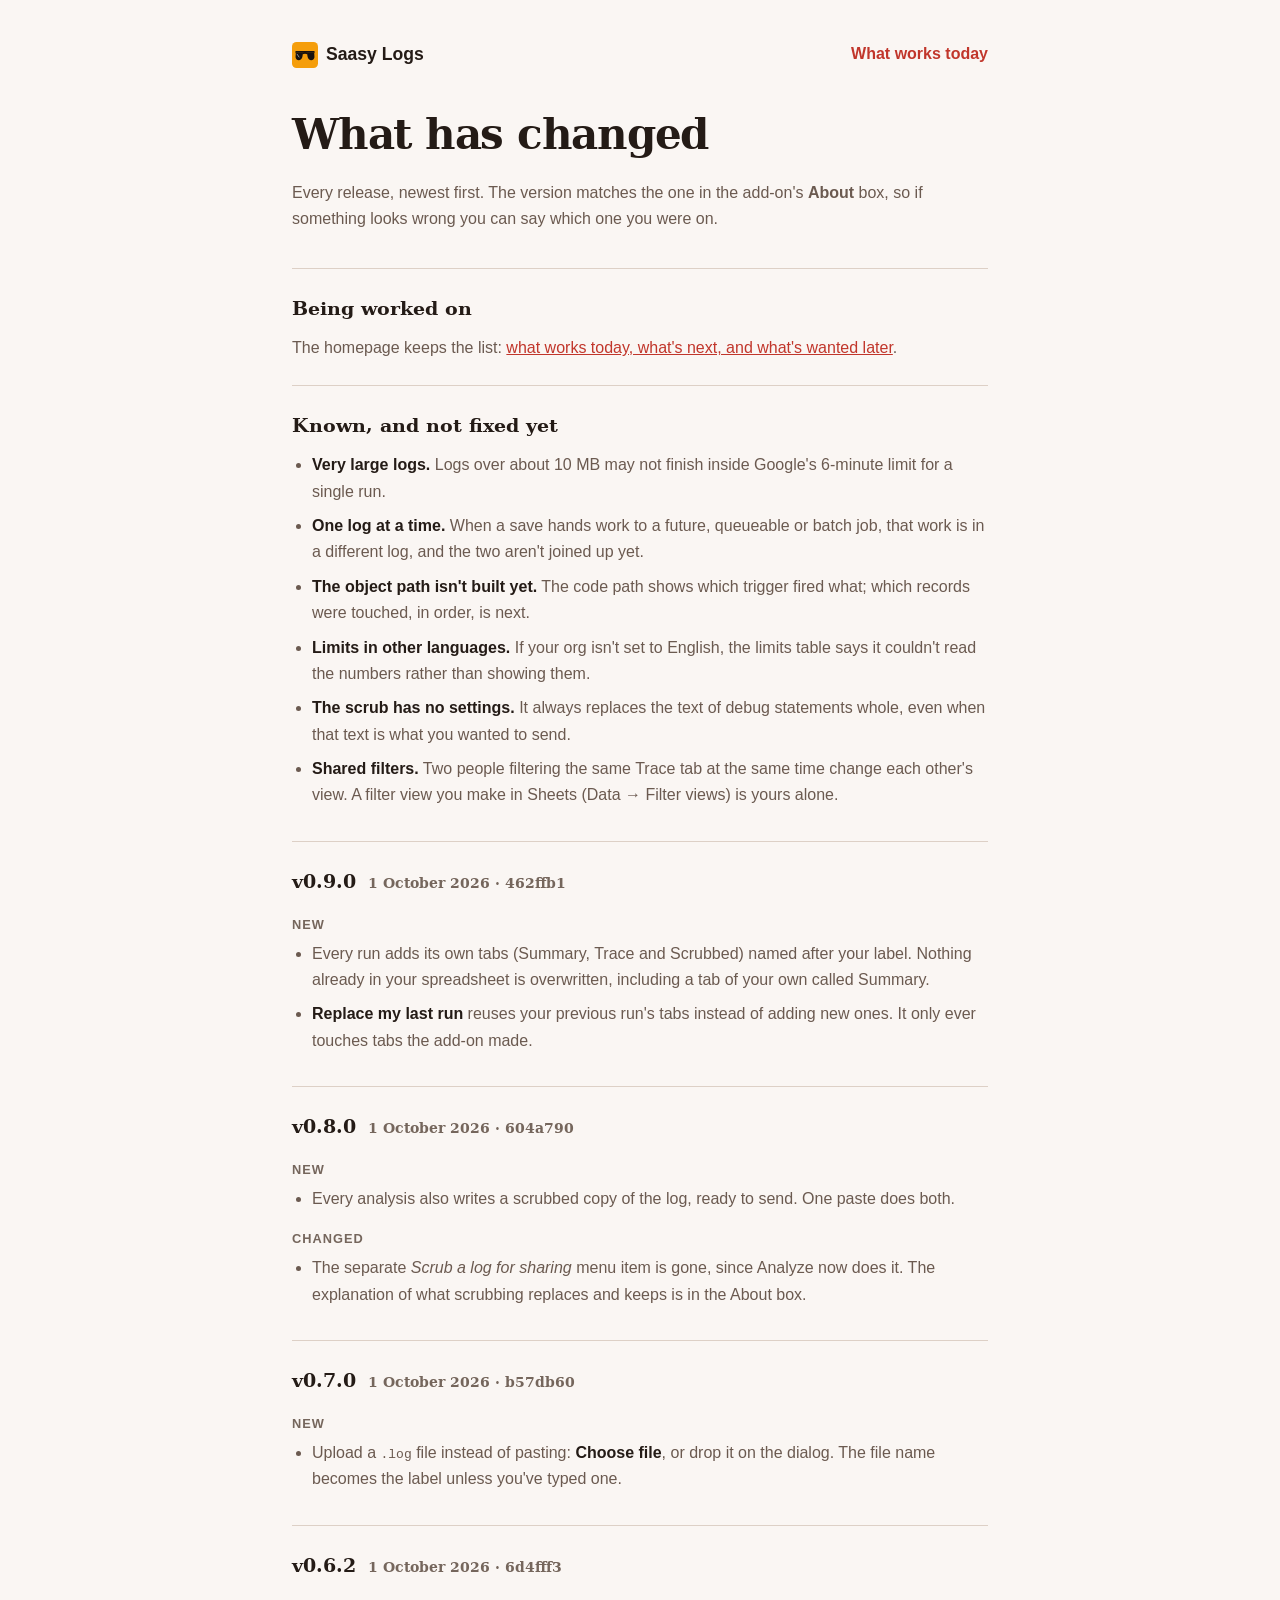
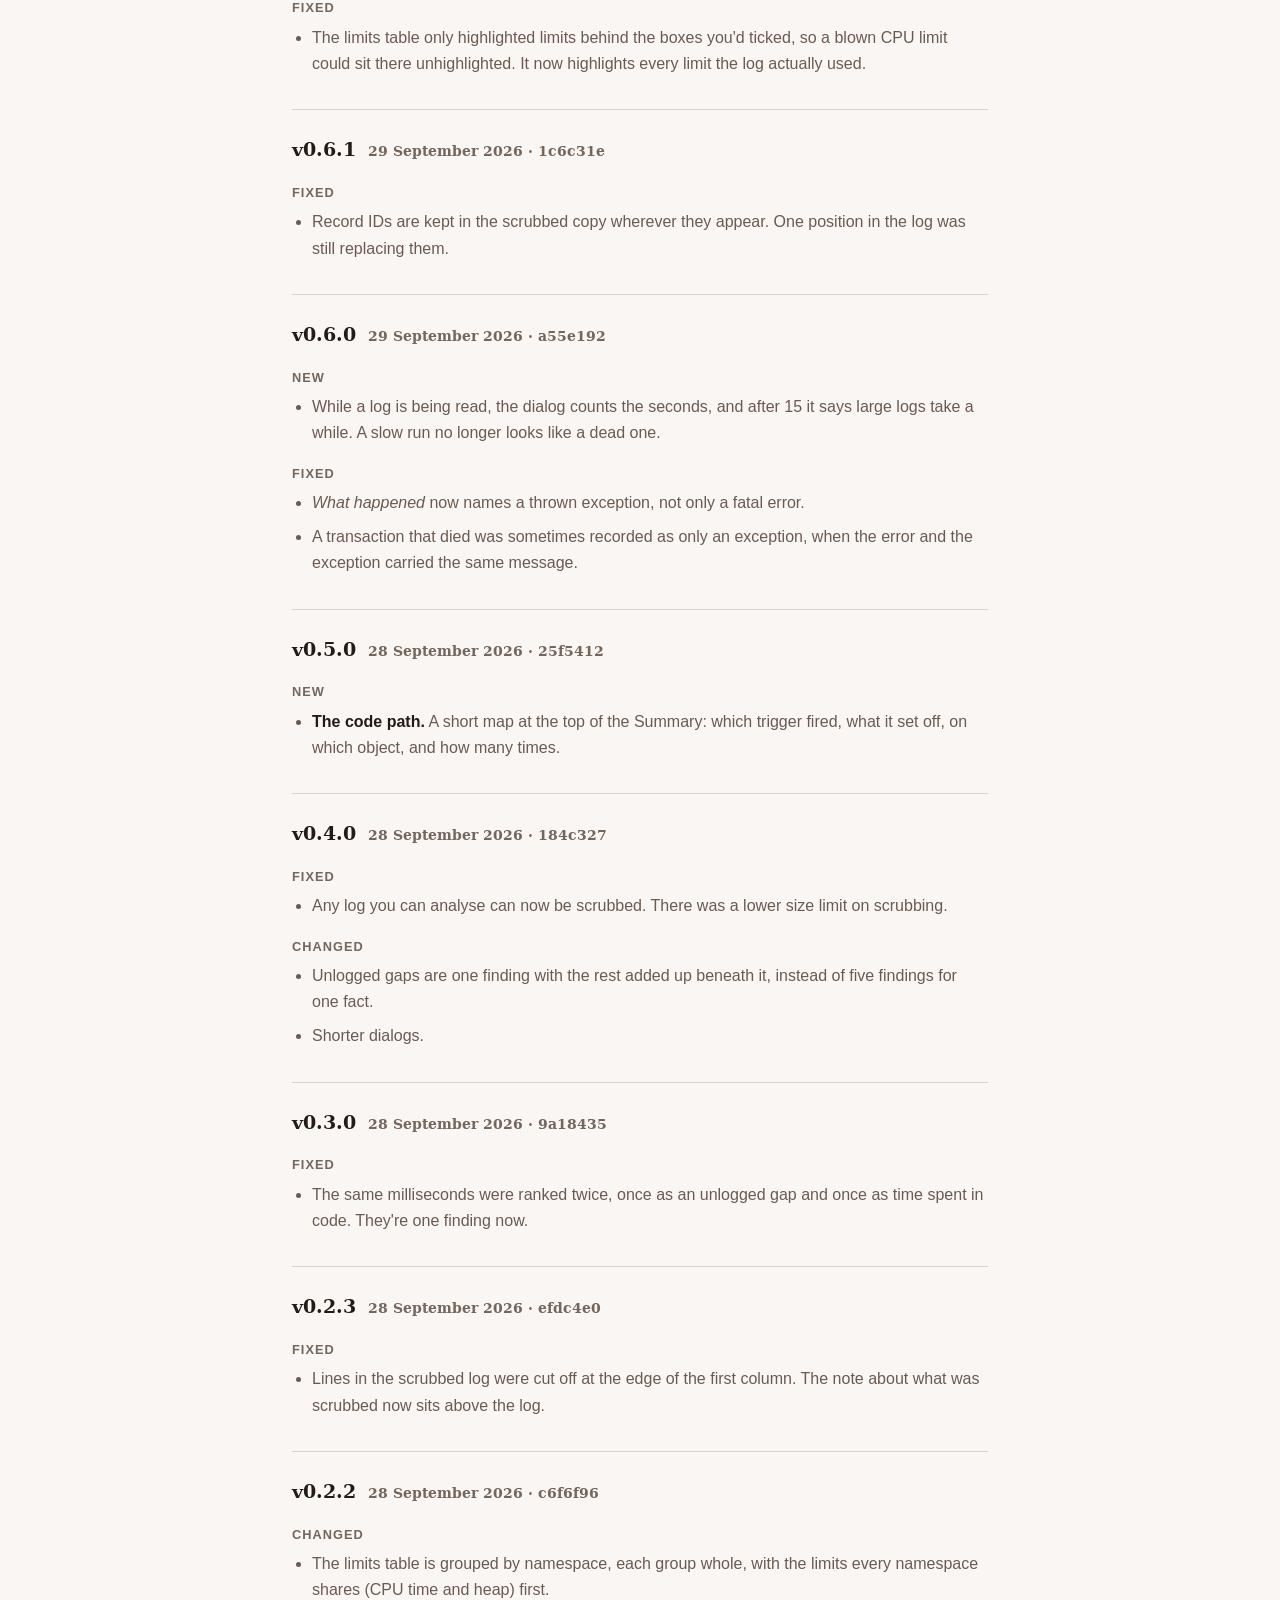
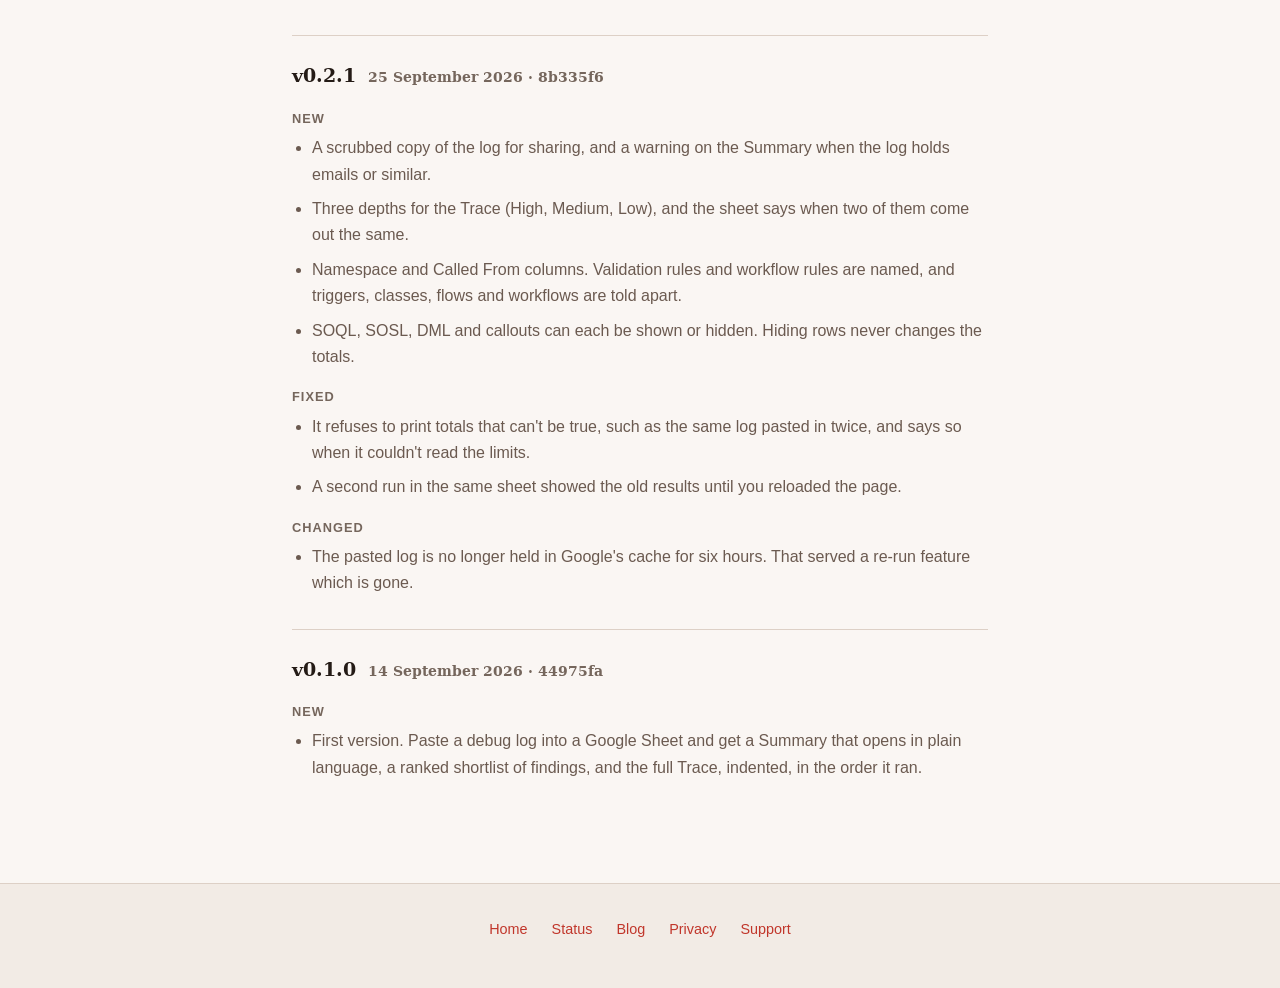
==== changes/index.html @ ac3042c7 "#86 What has changed: every release, newest first New /changes/ page, same shape as DwelLogs': known" ====
<!DOCTYPE html>
<html lang="en">
<head>
<meta charset="UTF-8">
<meta name="viewport" content="width=device-width, initial-scale=1.0">
<title>Saasy Logs — what has changed</title>
<meta name="description" content="Every Saasy Logs release, newest first: what is new, what was fixed, what is known to be wrong, and what is being worked on next.">
<link rel="canonical" href="https://saasylogs.com/changes/">
<meta name="theme-color" content="#faf6f3" media="(prefers-color-scheme: light)">
<meta name="theme-color" content="#17120f" media="(prefers-color-scheme: dark)">
<link rel="icon" type="image/svg+xml" href="/brand/favicon.svg?v=2">
<link rel="icon" href="/brand/favicon.ico?v=2" sizes="any">
<link rel="stylesheet" href="/styles.css?v=4">
</head>
<body>

<!--
  WHAT HAS CHANGED (#86), 1 Oct. Same shape as DwelLogs' /changes/.

  THIS REPO IS PUBLIC AND THE APP REPO IS NOT. Entries describe what changed
  for the person using the add-on, in plain words. Nothing here is copied
  from commit messages, cards or internal notes, and no class, method or
  object name from a real org ever appears.

  KEEP IT CURRENT: every app release adds an entry at the top, in the same
  push as the tag. The version is the one the About dialog shows, so a bug
  report can name it; the short hash is the app commit it was tagged on.
  A release missing here is worse than no page, because it reads as nothing
  having changed.
-->

<div class="changes">
  <p class="wordmark">
    <a class="home" href="/"><img src="/brand/favicon.svg?v=2" width="26" height="26" alt=""><b>Saasy&nbsp;Logs</b></a>
    <a class="top" href="/#status">What works today</a>
  </p>

  <h1>What has changed</h1>
  <p class="lede">
    Every release, newest first. The version matches the one in the add-on's
    <strong>About</strong> box, so if something looks wrong you can say which
    one you were on.
  </p>

  <section class="change-block">
    <h2>Being worked on</h2>
    <p>
      The homepage keeps the list: <a href="/#status">what works today, what's
      next, and what's wanted later</a>.
    </p>
  </section>

  <section class="change-block">
    <h2>Known, and not fixed yet</h2>
    <ul>
      <li><strong>Very large logs.</strong> Logs over about 10&nbsp;MB may not finish
        inside Google's 6-minute limit for a single run.</li>
      <li><strong>One log at a time.</strong> When a save hands work to a future,
        queueable or batch job, that work is in a different log, and the two
        aren't joined up yet.</li>
      <li><strong>The object path isn't built yet.</strong> The code path shows which
        trigger fired what; which records were touched, in order, is next.</li>
      <li><strong>Limits in other languages.</strong> If your org isn't set to
        English, the limits table says it couldn't read the numbers rather than
        showing them.</li>
      <li><strong>The scrub has no settings.</strong> It always replaces the text
        of debug statements whole, even when that text is what you wanted to
        send.</li>
      <li><strong>Shared filters.</strong> Two people filtering the same Trace tab
        at the same time change each other's view. A filter view you make in
        Sheets (Data → Filter views) is yours alone.</li>
    </ul>
  </section>

  <section class="release">
    <h2>v0.9.0 <span class="when">1 October 2026 · 462ffb1</span></h2>
    <h3>New</h3>
    <ul>
      <li>Every run adds its own tabs (Summary, Trace and Scrubbed) named after
        your label. Nothing already in your spreadsheet is overwritten, including
        a tab of your own called Summary.</li>
      <li><strong>Replace my last run</strong> reuses your previous run's tabs
        instead of adding new ones. It only ever touches tabs the add-on made.</li>
    </ul>
  </section>

  <section class="release">
    <h2>v0.8.0 <span class="when">1 October 2026 · 604a790</span></h2>
    <h3>New</h3>
    <ul>
      <li>Every analysis also writes a scrubbed copy of the log, ready to send.
        One paste does both.</li>
    </ul>
    <h3>Changed</h3>
    <ul>
      <li>The separate <em>Scrub a log for sharing</em> menu item is gone, since
        Analyze now does it. The explanation of what scrubbing replaces and keeps
        is in the About box.</li>
    </ul>
  </section>

  <section class="release">
    <h2>v0.7.0 <span class="when">1 October 2026 · b57db60</span></h2>
    <h3>New</h3>
    <ul>
      <li>Upload a <code>.log</code> file instead of pasting: <strong>Choose
        file</strong>, or drop it on the dialog. The file name becomes the label
        unless you've typed one.</li>
    </ul>
  </section>

  <section class="release">
    <h2>v0.6.2 <span class="when">1 October 2026 · 6d4fff3</span></h2>
    <h3>Fixed</h3>
    <ul>
      <li>The limits table only highlighted limits behind the boxes you'd
        ticked, so a blown CPU limit could sit there unhighlighted. It now
        highlights every limit the log actually used.</li>
    </ul>
  </section>

  <section class="release">
    <h2>v0.6.1 <span class="when">29 September 2026 · 1c6c31e</span></h2>
    <h3>Fixed</h3>
    <ul>
      <li>Record IDs are kept in the scrubbed copy wherever they appear. One
        position in the log was still replacing them.</li>
    </ul>
  </section>

  <section class="release">
    <h2>v0.6.0 <span class="when">29 September 2026 · a55e192</span></h2>
    <h3>New</h3>
    <ul>
      <li>While a log is being read, the dialog counts the seconds, and after 15
        it says large logs take a while. A slow run no longer looks like a dead one.</li>
    </ul>
    <h3>Fixed</h3>
    <ul>
      <li><em>What happened</em> now names a thrown exception, not only a fatal
        error.</li>
      <li>A transaction that died was sometimes recorded as only an exception,
        when the error and the exception carried the same message.</li>
    </ul>
  </section>

  <section class="release">
    <h2>v0.5.0 <span class="when">28 September 2026 · 25f5412</span></h2>
    <h3>New</h3>
    <ul>
      <li><strong>The code path.</strong> A short map at the top of the Summary:
        which trigger fired, what it set off, on which object, and how many
        times.</li>
    </ul>
  </section>

  <section class="release">
    <h2>v0.4.0 <span class="when">28 September 2026 · 184c327</span></h2>
    <h3>Fixed</h3>
    <ul>
      <li>Any log you can analyse can now be scrubbed. There was a lower size
        limit on scrubbing.</li>
    </ul>
    <h3>Changed</h3>
    <ul>
      <li>Unlogged gaps are one finding with the rest added up beneath it,
        instead of five findings for one fact.</li>
      <li>Shorter dialogs.</li>
    </ul>
  </section>

  <section class="release">
    <h2>v0.3.0 <span class="when">28 September 2026 · 9a18435</span></h2>
    <h3>Fixed</h3>
    <ul>
      <li>The same milliseconds were ranked twice, once as an unlogged gap and
        once as time spent in code. They're one finding now.</li>
    </ul>
  </section>

  <section class="release">
    <h2>v0.2.3 <span class="when">28 September 2026 · efdc4e0</span></h2>
    <h3>Fixed</h3>
    <ul>
      <li>Lines in the scrubbed log were cut off at the edge of the first column.
        The note about what was scrubbed now sits above the log.</li>
    </ul>
  </section>

  <section class="release">
    <h2>v0.2.2 <span class="when">28 September 2026 · c6f6f96</span></h2>
    <h3>Changed</h3>
    <ul>
      <li>The limits table is grouped by namespace, each group whole, with the
        limits every namespace shares (CPU time and heap) first.</li>
    </ul>
  </section>

  <section class="release">
    <h2>v0.2.1 <span class="when">25 September 2026 · 8b335f6</span></h2>
    <h3>New</h3>
    <ul>
      <li>A scrubbed copy of the log for sharing, and a warning on the Summary
        when the log holds emails or similar.</li>
      <li>Three depths for the Trace (High, Medium, Low), and the sheet says
        when two of them come out the same.</li>
      <li>Namespace and Called From columns. Validation rules and workflow rules
        are named, and triggers, classes, flows and workflows are told apart.</li>
      <li>SOQL, SOSL, DML and callouts can each be shown or hidden. Hiding rows
        never changes the totals.</li>
    </ul>
    <h3>Fixed</h3>
    <ul>
      <li>It refuses to print totals that can't be true, such as the same log
        pasted in twice, and says so when it couldn't read the limits.</li>
      <li>A second run in the same sheet showed the old results until you
        reloaded the page.</li>
    </ul>
    <h3>Changed</h3>
    <ul>
      <li>The pasted log is no longer held in Google's cache for six hours.
        That served a re-run feature which is gone.</li>
    </ul>
  </section>

  <section class="release">
    <h2>v0.1.0 <span class="when">14 September 2026 · 44975fa</span></h2>
    <h3>New</h3>
    <ul>
      <li>First version. Paste a debug log into a Google Sheet and get a Summary
        that opens in plain language, a ranked shortlist of findings, and the
        full Trace, indented, in the order it ran.</li>
    </ul>
  </section>

</div>

<footer>
  <nav aria-label="Footer">
    <a href="/">Home</a>
    <a href="/#status">Status</a>
    <a href="https://salesforcegirl.hashnode.dev/">Blog</a>
    <a href="/#privacy">Privacy</a>
    <a href="mailto:support@saasylogs.com">Support</a>
  </nav>
</footer>

</body>
</html>
---- styles.css ----
/* ==========================================================================
   Saasy Logs — saasylogs.com
   ==========================================================================
   Lifted out of index.html on 20 Sept. It was 387 of the file's 697 lines,
   so anyone opening the page to read the markup scrolled past the entire
   stylesheet first.

   No build step, no preprocessor, no framework. One file, served as-is.
   Custom properties carry the palette; everything else is plain CSS in the
   order the page uses it: tokens, base, header, sections, samples, roadmap,
   legal, footer.
   ========================================================================== */
/* ============================================================
     EMBER PALETTE

     Warm greys are brown-based, not blue-based. That is what lets
     them sit next to the fire ramp without the two reading as
     separate brands.

       Soot   #17120f   Honey    #fcd34d
       Ash    #221b17   Marigold #f59e0b
       Smoke  #3b302a   Copper   #e2622a
       Stone  #8c7d73   Ember    #c1362b
       Linen  #e8ded7   Auburn   #8c2318
       Chalk  #faf6f3

     Brand hues and severity hues are the same family here, so red
     must not become furniture:
       - the primary action is COPPER, never red
       - red stays reserved for ERROR (Ember) and CRITICAL (Auburn)
       - severity renders as a solid badge, so shape carries the
         signal before hue does — survives greyscale and colour
         blindness

     Light is the default. Dark is applied via prefers-color-scheme,
     so the page follows the reader's system setting with no toggle.
     ============================================================ */

  :root {
    color-scheme: light dark;

    --bg-main:    #faf6f3;   /* Chalk  */
    --bg-card:    #fffdfb;
    --bg-deep:    #f2ebe5;
    --border:     #ddd0c6;
    --border-soft:#eae0d8;

    --text-main:  #241b16;
    --text-muted: #6b5a50;
    /* Stone itself (#8c7d73) only reaches 3.7:1 on Chalk — fine for a border,
       not for the small print it's used on here. Darkened to clear AA at 4.5. */
    --text-faint: #75665c;

    --accent:       #c1362b; /* Ember — better contrast on light */
    --accent-hover: #9e2a21;
    --on-accent:    #fff5f3;
    --accent-glow:  rgba(193, 54, 43, .18);

    --sev-crit-bg: #8c2318;  --sev-crit-fg: #ffe8e3;
    --sev-err-bg:  #c1362b;  --sev-err-fg:  #fff0ed;
    --sev-warn-bg: #f59e0b;  --sev-warn-fg: #3d2400;
    --sev-info-bg: #e8ded7;  --sev-info-fg: #5c4d45;

    --now-fg:   #1f6f4a;
    --next-fg:  #b4530e;
    --later-fg: #6b5a50;
  }

  @media (prefers-color-scheme: dark) {
    :root {
      --bg-main:    #17120f;   /* Soot  */
      --bg-card:    #221b17;   /* Ash   */
      --bg-deep:    #120e0b;
      --border:     #3b302a;   /* Smoke */
      --border-soft:#2c2420;

      --text-main:  #faf6f3;   /* Chalk */
      --text-muted: #b6a498;
      --text-faint: #8c7d73;   /* Stone */

      --accent:       #e2622a; /* Copper — reads better on dark */
      --accent-hover: #f57d45;
      --on-accent:    #1f0d04;
      --accent-glow:  rgba(226, 98, 42, .22);

      --sev-crit-bg: #8c2318;  --sev-crit-fg: #ffe8e3;
      --sev-err-bg:  #c1362b;  --sev-err-fg:  #fff0ed;
      --sev-warn-bg: #f59e0b;  --sev-warn-fg: #3d2400;
      --sev-info-bg: #3b302a;  --sev-info-fg: #cbb9ac;

      --now-fg:   #5cc08d;
      --next-fg:  #f0a052;
      --later-fg: #a8978c;
    }
  }

  *, *::before, *::after { box-sizing: border-box; }

  body {
    font-family: -apple-system, BlinkMacSystemFont, "Segoe UI", Roboto, Helvetica, Arial, sans-serif;
    background-color: var(--bg-main);
    color: var(--text-main);
    line-height: 1.65;
    margin: 0;
  }

  a { color: var(--accent); }

  :focus-visible {
    outline: 2px solid var(--accent);
    outline-offset: 3px;
    border-radius: 4px;
  }

  .wrap { max-width: 1080px; margin: 0 auto; padding: 0 20px; }

  .sr-only {
    position: absolute; width: 1px; height: 1px;
    padding: 0; margin: -1px; overflow: hidden;
    clip: rect(0 0 0 0); white-space: nowrap; border: 0;
  }

  /* ---------------- header ---------------- */

  header {
    text-align: center;
    padding: 64px 20px 48px;
    border-bottom: 1px solid var(--border);
  }

  .logo {
    width: 132px;
    height: 132px;
    /* No border-radius here any more: the tile and its copper keyline are
       drawn inside logo.svg, so a CSS radius clipped the corners of a shape
       that already had its own. The file has to carry them regardless —
       Google, Slack and LinkedIn render it without this stylesheet. */
    margin-bottom: 22px;
    box-shadow: 0 10px 30px -8px var(--accent-glow);
  }

  /* Titles in the logo's face.
   *
   * This used to be `"DejaVu Serif", Georgia, ...` with no webfont, on the
   * reasoning that a 350 KB download to set six headings was a bad trade.
   * The trade was real; the premise was not. DejaVu ships with Linux distros
   * and LibreOffice - it is NOT bundled with macOS or Windows. So the first
   * name in that stack matched almost nowhere, every visitor got Georgia, and
   * the titles were never in the logo's face at all. It looked correct while
   * being authored on a machine that happened to have the font.
   *
   * Subsetting to Latin-1 plus the punctuation the page actually uses brings
   * it to 24 KB, which is a different decision than 350 KB. Self-hosted, so
   * the page still makes zero third-party requests - no Google Fonts, nothing
   * that tells anyone else who visited.
   *
   * WOFF, not WOFF2: the machine this was built on has no brotli and no root
   * to install it. WOFF2 would be ~30% smaller. If you ever regenerate this
   * somewhere with brotli, use --flavor=woff2 and add it to the src list
   * ahead of the woff.
   *
   * Georgia stays as the fallback for the swap period and for anyone who
   * blocks webfonts. */
  @font-face {
    font-family: "Saasy Serif";
    src: url("/fonts/DejaVuSerif-Bold-subset.woff") format("woff");
    font-weight: 700;
    font-style: normal;
    font-display: swap;
  }

  h1, h2, .section-title, .stage-name, .legal-section h3 {
    font-family: "Saasy Serif", "DejaVu Serif", Georgia, "Times New Roman", serif;
    font-weight: 700;
  }

  h1 {
    font-size: clamp(2rem, 6vw, 2.6rem);
    margin: 8px 0 12px;
    letter-spacing: -.03em;
  }

  .kicker {
    /* Italic: the subset is Bold roman only, so this synthesises. Deliberate
       - shipping a second face for one line is the 350 KB mistake again. */
    font-family: "Saasy Serif", "DejaVu Serif", Georgia, "Times New Roman", serif;
    font-size: 1.05rem; font-style: italic;
    color: var(--accent); margin: 0 0 14px;
  }
  .tagline {
    font-size: 1.15rem;
    color: var(--text-muted);
    max-width: 640px;
    margin: 0 auto 14px;
  }
  .tagline strong { color: var(--text-main); font-weight: 650; }

  .scope {
    max-width: 640px; margin: 0 auto 26px;
    font-size: .92rem; color: var(--text-muted); line-height: 1.6;
  }


  .cta-row {
    display: flex; gap: 12px; justify-content: center;
    flex-wrap: wrap; margin-top: 28px;
  }

  .cta-btn {
    display: inline-block;
    background-color: var(--accent);
    color: var(--on-accent);
    padding: 13px 30px;
    font-weight: 700;
    border-radius: 8px;
    text-decoration: none;
    transition: transform .18s ease, background-color .18s ease;
  }
  .cta-btn:hover { transform: translateY(-2px); background-color: var(--accent-hover); }

  .cta-btn.secondary {
    background: transparent;
    color: var(--text-main);
    border: 1px solid var(--border);
  }
  .cta-btn.secondary:hover { background: var(--bg-card); border-color: var(--text-faint); }

  @media (prefers-reduced-motion: reduce) {
    .cta-btn, .stage-card { transition: none; }
    .cta-btn:hover { transform: none; }
  }

  /* ---------------- not-yet-installable notice ---------------- */

  .notice {
    max-width: 660px;
    margin: 26px auto 0;
    border: 1px solid var(--border);
    border-left: 3px solid var(--accent);
    background: var(--bg-card);
    border-radius: 8px;
    padding: 14px 18px;
    font-size: .93rem;
    color: var(--text-muted);
    text-align: left;
  }
  .notice strong { color: var(--text-main); }

  /* ---------------- sections ---------------- */

  main { padding: 60px 0 20px; }

  .section-title {
    text-align: center;
    font-size: 1.6rem;
    margin: 0 0 10px;
    letter-spacing: -.02em;
  }
  .section-sub {
    text-align: center;
    color: var(--text-muted);
    max-width: 660px;
    margin: 0 auto 40px;
  }

  /* ---------------- how it works (1 Oct) ---------------- */
  .steps {
    list-style: none; counter-reset: step; padding: 0;
    margin: 0 auto 72px; max-width: 900px;
    display: grid; grid-template-columns: repeat(auto-fit, minmax(220px, 1fr)); gap: 20px;
  }
  .steps li {
    counter-increment: step;
    background: var(--bg-card); border: 1px solid var(--border);
    border-radius: 16px; padding: 22px; color: var(--text-muted);
  }
  .steps li::before {
    content: counter(step);
    display: flex; align-items: center; justify-content: center;
    width: 1.9rem; height: 1.9rem; border-radius: 50%; margin-bottom: 12px;
    background: var(--accent); color: var(--on-accent); font-weight: 700;
  }
  .steps strong { color: var(--text-main); font-weight: 650; }

  /* ---------------- the narration ---------------- */

  .story {
    background: var(--bg-card);
    border: 1px solid var(--border);
    border-radius: 12px;
    padding: 26px 30px;
    margin-bottom: 30px;
  }
  .story-head {
    font-size: .72rem; letter-spacing: .13em; text-transform: uppercase;
    color: var(--text-faint); font-weight: 700; margin-bottom: 16px;
  }
  .story p {
    margin: 0 0 14px;
    font-size: 1.06rem;
    line-height: 1.6;
  }
  .story p:last-child { margin-bottom: 0; }
  .story .lead { font-weight: 650; color: var(--text-main); }
  .story .rest { color: var(--text-muted); }

  .story-note {
    text-align: center; color: var(--text-faint);
    font-size: .87rem; max-width: 640px; margin: 0 auto 76px;
  }

  /* ---------------- sample output ---------------- */

  .sample {
    background: var(--bg-deep);
    border: 1px solid var(--border);
    border-radius: 12px;
    padding: 18px 20px;
    overflow-x: auto;
    margin-bottom: 76px;
  }
  .sample table { border-collapse: collapse; width: 100%; min-width: 620px; font-size: .86rem; }
  .sample th {
    text-align: left; padding: 6px 12px 10px;
    color: var(--text-muted); font-weight: 600;
    border-bottom: 1px solid var(--border);
    font-size: .74rem; letter-spacing: .09em; text-transform: uppercase;
  }
  .sample td { padding: 10px 12px; border-bottom: 1px solid var(--border-soft); vertical-align: top; }
  .sample tr:last-child td { border-bottom: 0; }
  .sample code {
    font-family: "SF Mono", Menlo, Consolas, monospace;
    font-size: .82rem; color: var(--text-muted);
  }

  /* The trace sample. Tighter rows than the findings table because the point
     is the shape of the path, not the prose in any one row. */
  .sample table.trace { min-width: 660px; font-size: .82rem; }
  .sample table.trace td { padding: 7px 12px; }
  .sample table.trace .num { text-align: right; font-variant-numeric: tabular-nums;
                             font-family: "SF Mono", Menlo, Consolas, monospace; }
  .sample table.trace th.num { text-align: right; }
  .sample table.trace tr.hot td { background: var(--accent-glow); }
  .sample table.trace tr.hot .num { font-weight: 700; color: var(--accent); }
  .k {
    display: inline-block; font-size: .66rem; letter-spacing: .07em;
    text-transform: uppercase; font-weight: 700; padding: 2px 7px;
    border-radius: 4px; background: var(--bg-card); border: 1px solid var(--border);
    color: var(--text-muted); white-space: nowrap;
  }
  .k-trig { background: var(--accent); border-color: var(--accent); color: var(--on-accent); }
  .k-wf   { background: var(--sev-warn-bg); border-color: var(--sev-warn-bg); color: var(--sev-warn-fg); }

  /* Severity as a solid badge: shape reads before hue, so it still
     works in greyscale, in a screenshot, and for colourblind readers. */
  .sev {
    display: inline-block;
    font-weight: 700; font-size: .68rem; letter-spacing: .07em;
    white-space: nowrap; padding: 3px 9px; border-radius: 4px;
    font-family: "SF Mono", Menlo, Consolas, monospace;
  }
  .sev-crit { background: var(--sev-crit-bg); color: var(--sev-crit-fg); }
  .sev-err  { background: var(--sev-err-bg);  color: var(--sev-err-fg);  }
  .sev-warn { background: var(--sev-warn-bg); color: var(--sev-warn-fg); }
  .sev-info { background: var(--sev-info-bg); color: var(--sev-info-fg); }

  /* ---------------- now / next / later ---------------- */

  .stage-grid {
    display: grid;
    grid-template-columns: repeat(auto-fit, minmax(290px, 1fr));
    gap: 26px;
    margin-bottom: 72px;
  }

  .stage-card {
    background-color: var(--bg-card);
    border: 1px solid var(--border);
    border-radius: 16px;
    padding: 28px;
    transition: border-color .25s ease;
    display: flex; flex-direction: column;
  }
  .stage-card:hover { border-color: var(--text-faint); }
  .stage-card.is-now { border-color: var(--accent); }

  .stage-name { font-size: 1.25rem; font-weight: 700; margin-bottom: 2px; }
  .stage-name.now   { color: var(--now-fg); }
  .stage-name.next  { color: var(--next-fg); }
  .stage-name.later { color: var(--later-fg); }

  .stage-sub {
    font-size: .8rem; font-weight: 600; margin-bottom: 20px;
    color: var(--text-faint);
    letter-spacing: .05em; text-transform: uppercase;
  }

  .feature-list { list-style: none; padding: 0; margin: 0; color: var(--text-muted); font-size: .93rem; }

  /* The marker is absolutely positioned rather than a flex sibling. As flex
     items, <strong> and the text after it became separate columns and the
     bullet text laid out in two narrow stacks. This keeps the content inline. */
  .feature-list li { margin-bottom: 13px; position: relative; padding-left: 22px; }
  .feature-list li::before {
    content: "✓"; color: var(--now-fg); font-weight: 700;
    position: absolute; left: 0; top: 0;
  }
  .feature-list strong { color: var(--text-main); font-weight: 600; }
  .feature-list code { white-space: nowrap; }

  .stage-card.is-next .feature-list li::before  { content: "→"; color: var(--next-fg); }
  .stage-card.is-later .feature-list li::before { content: "○"; color: var(--later-fg); }

  /* ---------------- what has changed (/changes/, 1 Oct) ---------------- */
  .changes { max-width: 46rem; margin: 0 auto; padding: 40px 20px 20px; }
  .wordmark { display: flex; align-items: center; gap: 10px; margin: 0 0 32px; }
  .wordmark .home { display: flex; align-items: center; gap: 8px;
                    color: var(--text-main); text-decoration: none; font-size: 1.1rem; }
  .wordmark .home:hover b { text-decoration: underline; }
  .wordmark .top { margin-left: auto; font-weight: 600; text-decoration: none; }
  .changes h1 { text-align: left; margin: 0 0 10px; }
  .changes .lede { color: var(--text-muted); margin: 0 0 36px; }
  .changes h2 { font-size: 1.2rem; margin: 0 0 10px; display: flex;
                align-items: baseline; gap: 12px; flex-wrap: wrap; }
  .changes h3 { font-size: .8rem; text-transform: uppercase; letter-spacing: .08em;
                color: var(--text-faint); margin: 16px 0 6px; }
  .changes ul { margin: 0; padding-left: 20px; color: var(--text-muted); }
  .changes li { margin-bottom: 8px; }
  .changes li strong { color: var(--text-main); }
  .changes .when { font-size: .85rem; font-weight: 500; color: var(--text-faint);
                   font-family: inherit; letter-spacing: 0; }
  .change-block, .release { padding: 24px 0; border-top: 1px solid var(--border); }
  .change-block p { color: var(--text-muted); margin: 0; }

  /* ---------------- legal ---------------- */

  .legal-section {
    background-color: var(--bg-card);
    border: 1px solid var(--border);
    border-radius: 12px;
    padding: 34px;
    margin-bottom: 26px;
    scroll-margin-top: 24px;
  }
  .legal-section h3 { margin-top: 0; font-size: 1.15rem; }
  .legal-section p { color: var(--text-muted); }
  .legal-section p:last-child { margin-bottom: 0; }
  .legal-section strong { color: var(--text-main); }
  .updated { font-size: .8rem; color: var(--text-faint); margin-top: 20px !important; }

  /* ---------------- footer ---------------- */

  footer {
    background-color: var(--bg-deep);
    padding: 34px 20px;
    text-align: center;
    font-size: .9rem;
    color: var(--text-muted);
    border-top: 1px solid var(--border);
    margin-top: 50px;
  }
  footer nav { margin-bottom: 12px; }
  footer nav a { margin: 0 10px; text-decoration: none; }
  footer nav a:hover { text-decoration: underline; }
  footer p { margin: 6px 0; }
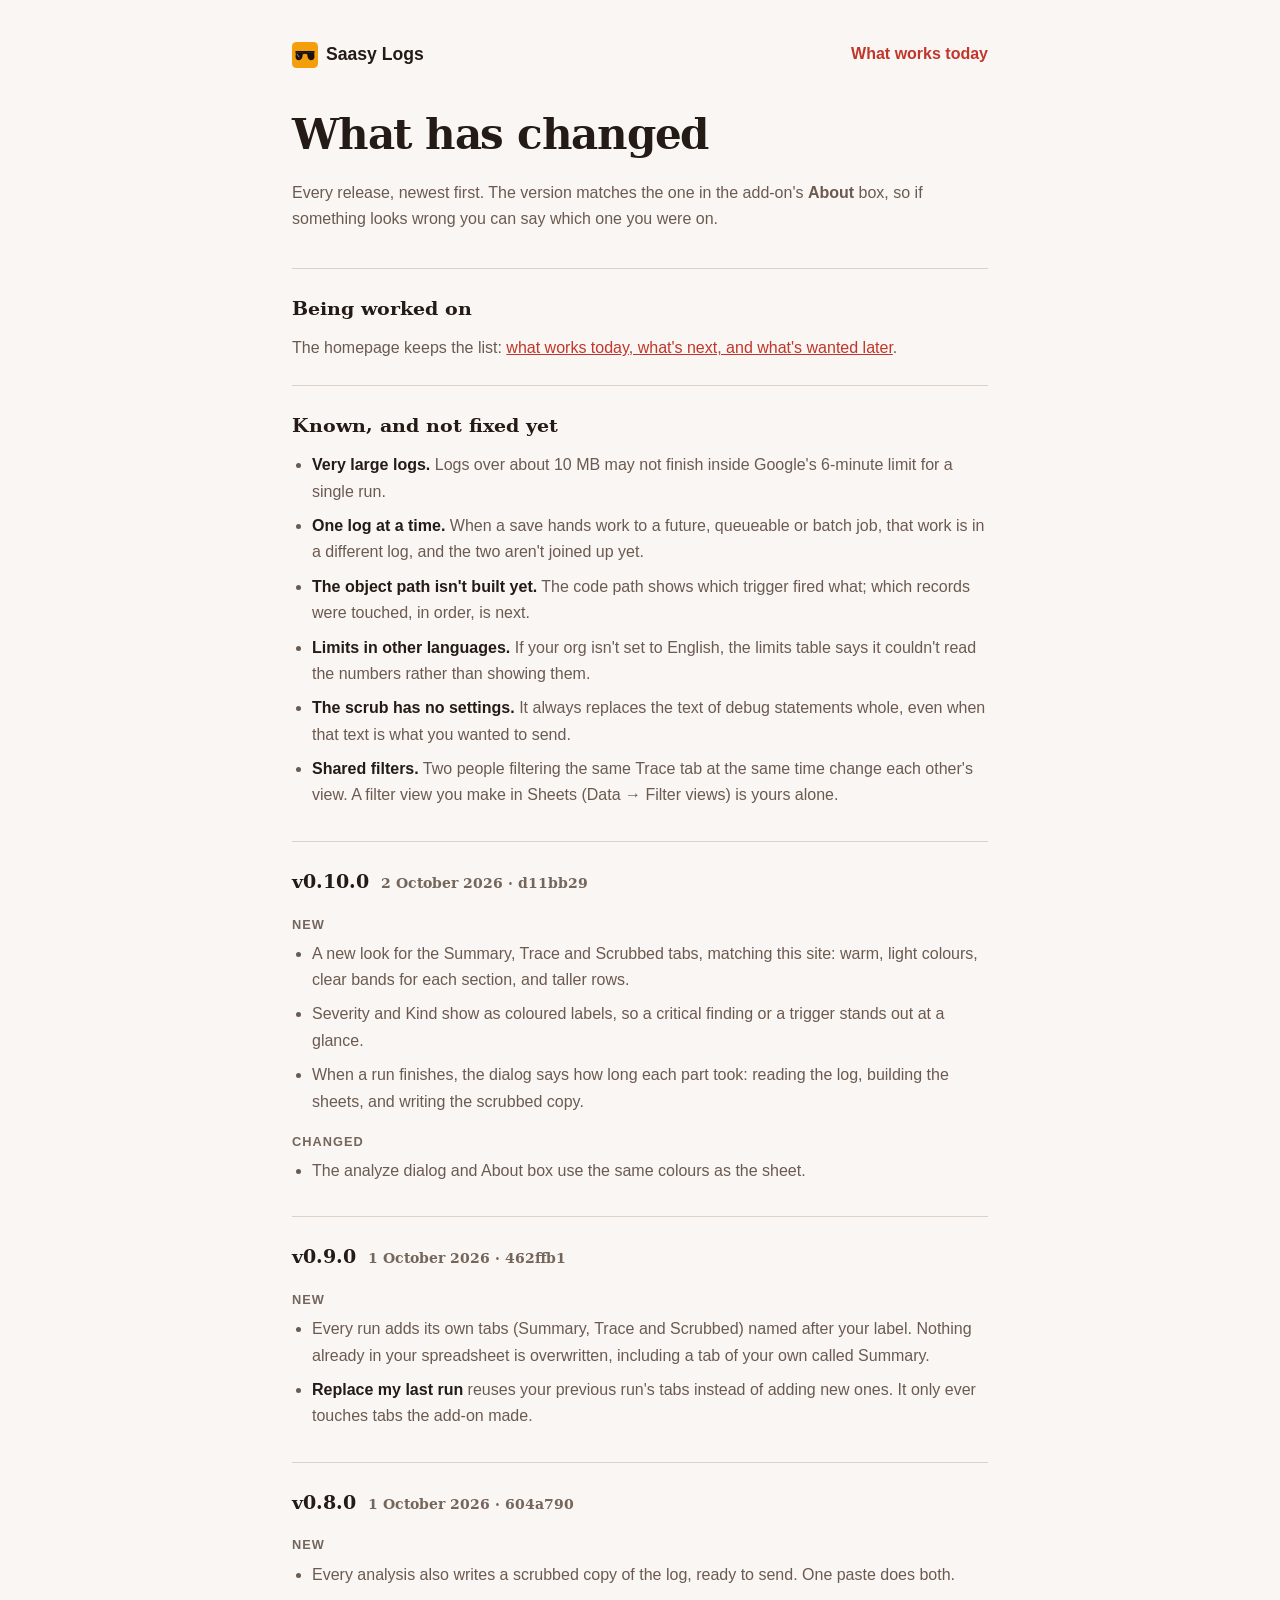
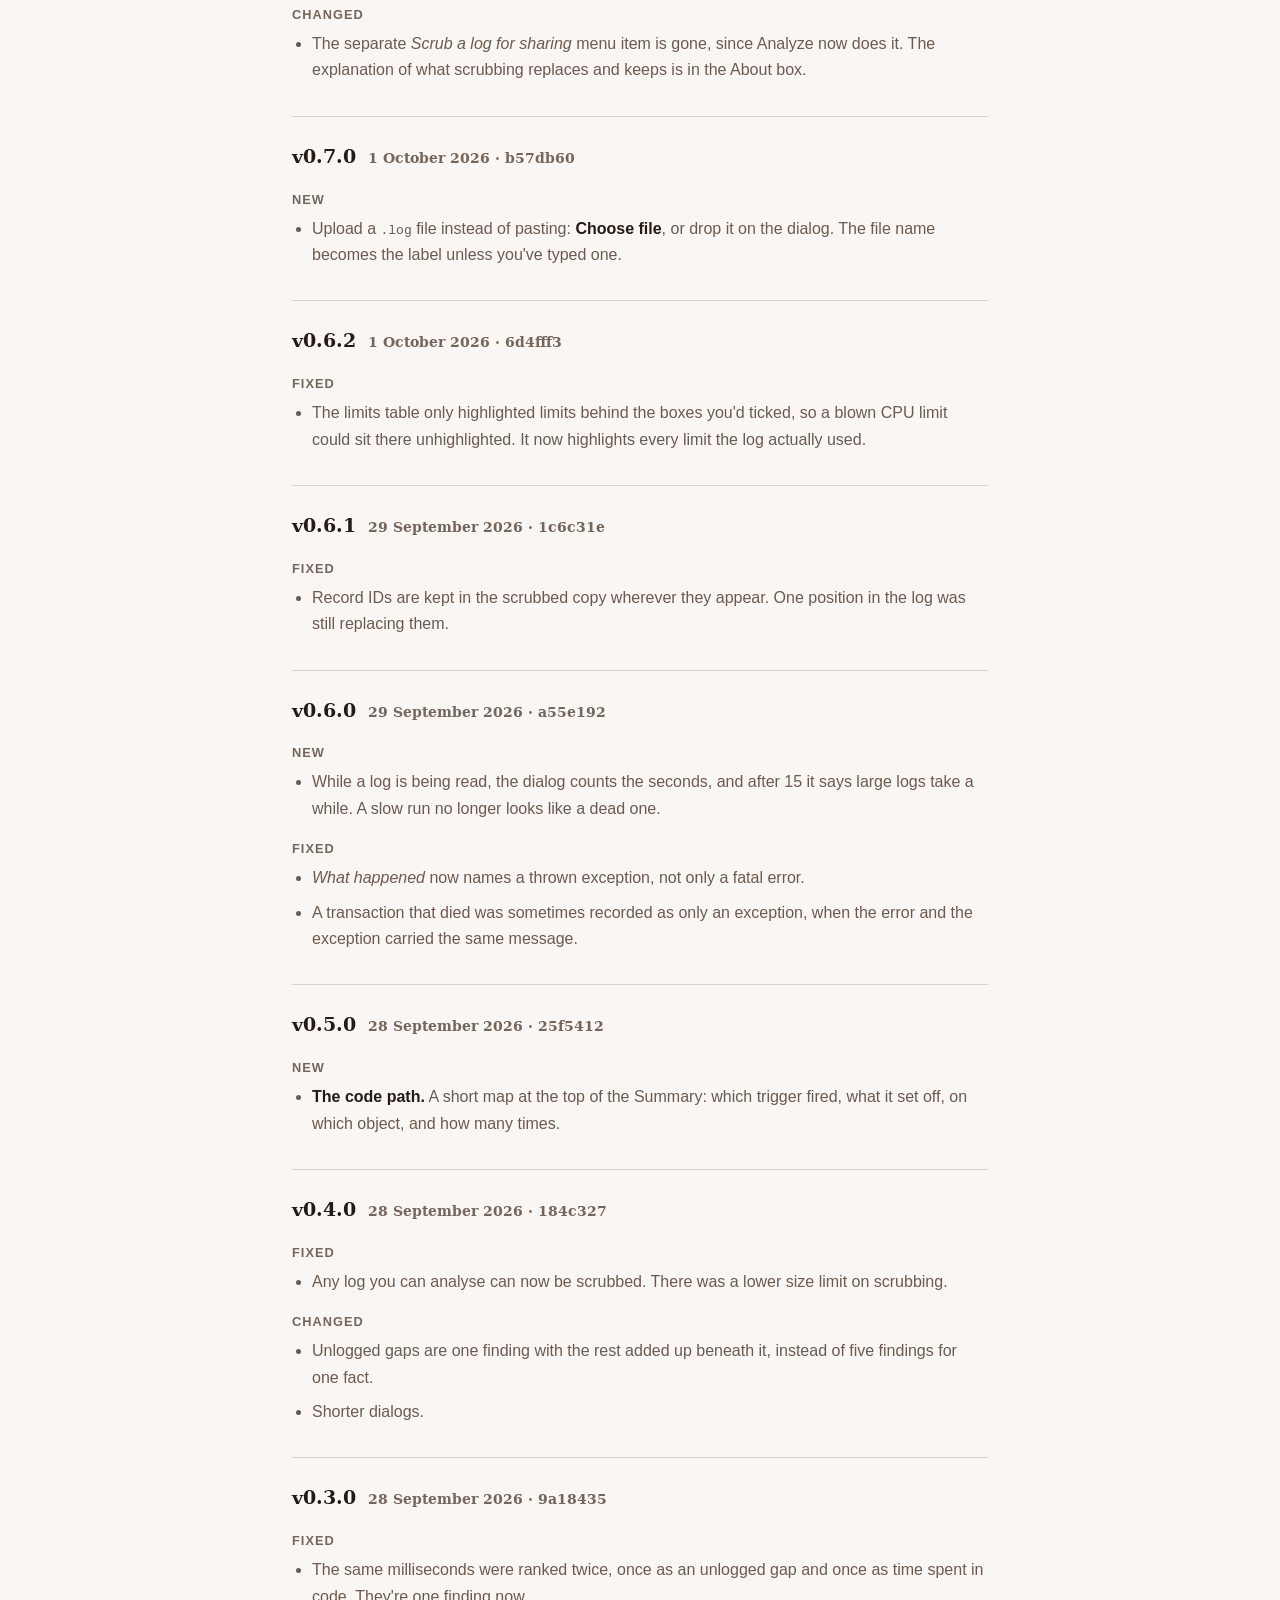
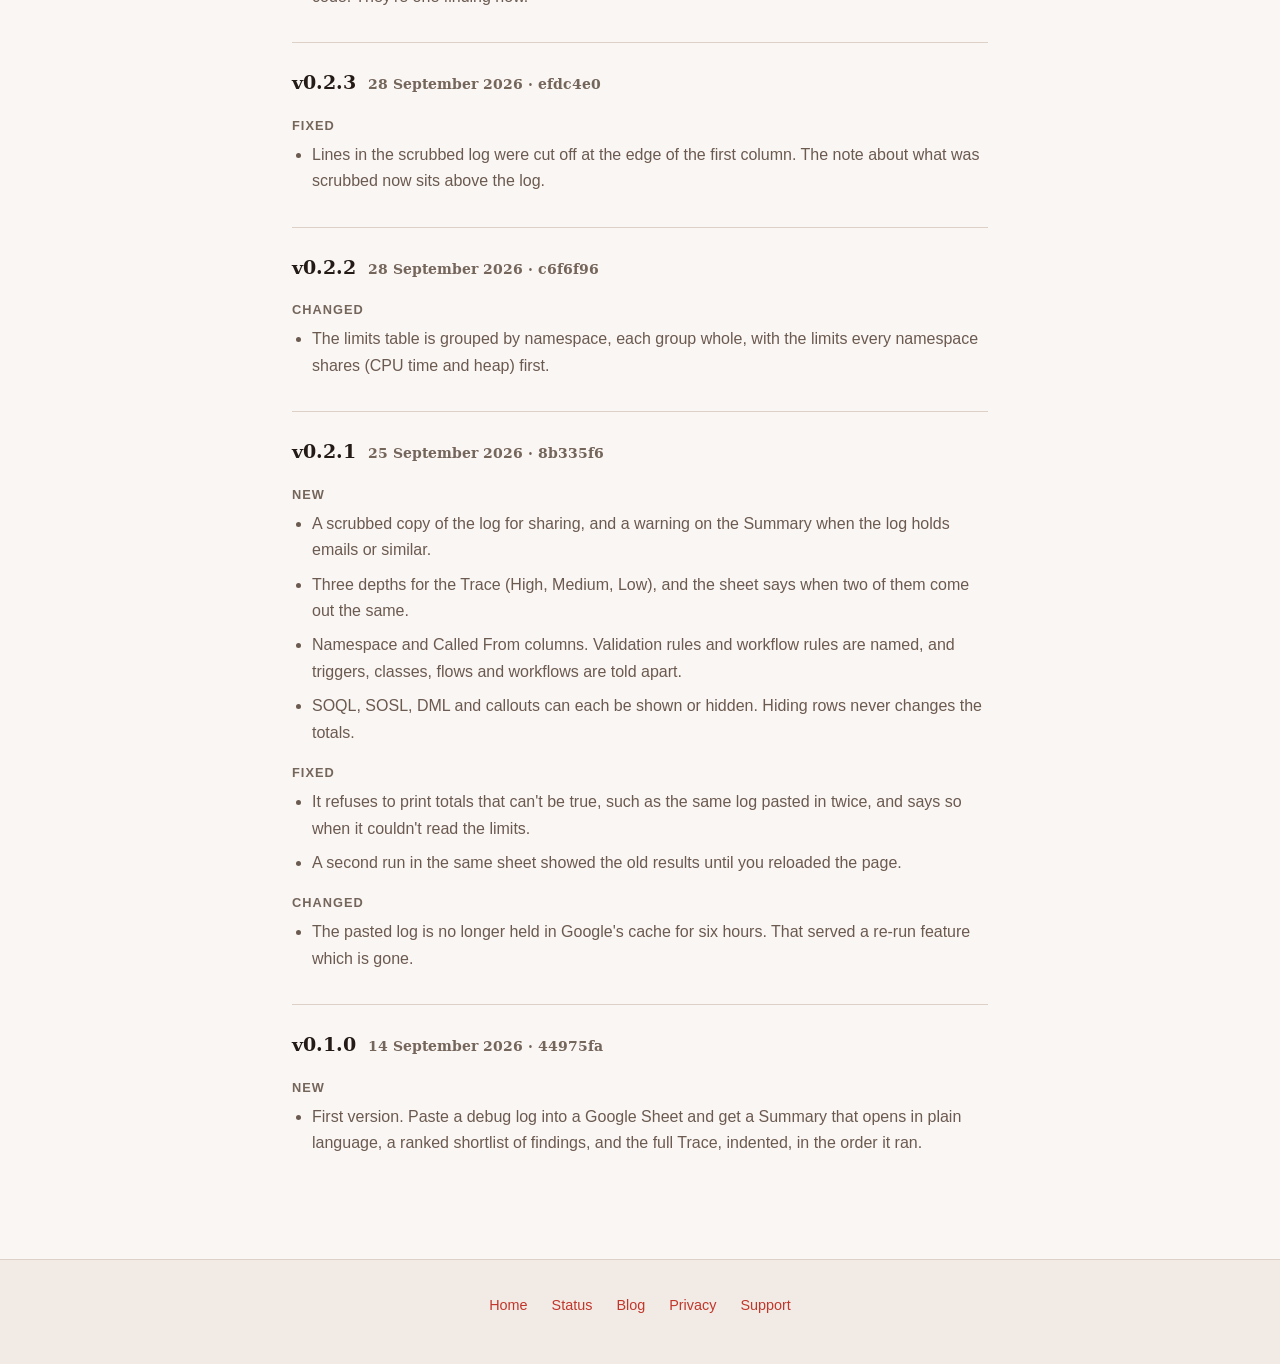
==== commit 5fa45095: "What has changed: v0.10.0, the sheet's new look Co-Authored-By: Claude Opus 5.5 <noreply@anthropic.c" ====
--- a/changes/index.html
+++ b/changes/index.html
@@ -73,6 +73,24 @@
   </section>
 
   <section class="release">
+    <h2>v0.10.0 <span class="when">2 October 2026 · d11bb29</span></h2>
+    <h3>New</h3>
+    <ul>
+      <li>A new look for the Summary, Trace and Scrubbed tabs, matching this
+        site: warm, light colours, clear bands for each section, and taller
+        rows.</li>
+      <li>Severity and Kind show as coloured labels, so a critical finding or a
+        trigger stands out at a glance.</li>
+      <li>When a run finishes, the dialog says how long each part took:
+        reading the log, building the sheets, and writing the scrubbed copy.</li>
+    </ul>
+    <h3>Changed</h3>
+    <ul>
+      <li>The analyze dialog and About box use the same colours as the sheet.</li>
+    </ul>
+  </section>
+
+  <section class="release">
     <h2>v0.9.0 <span class="when">1 October 2026 · 462ffb1</span></h2>
     <h3>New</h3>
     <ul>
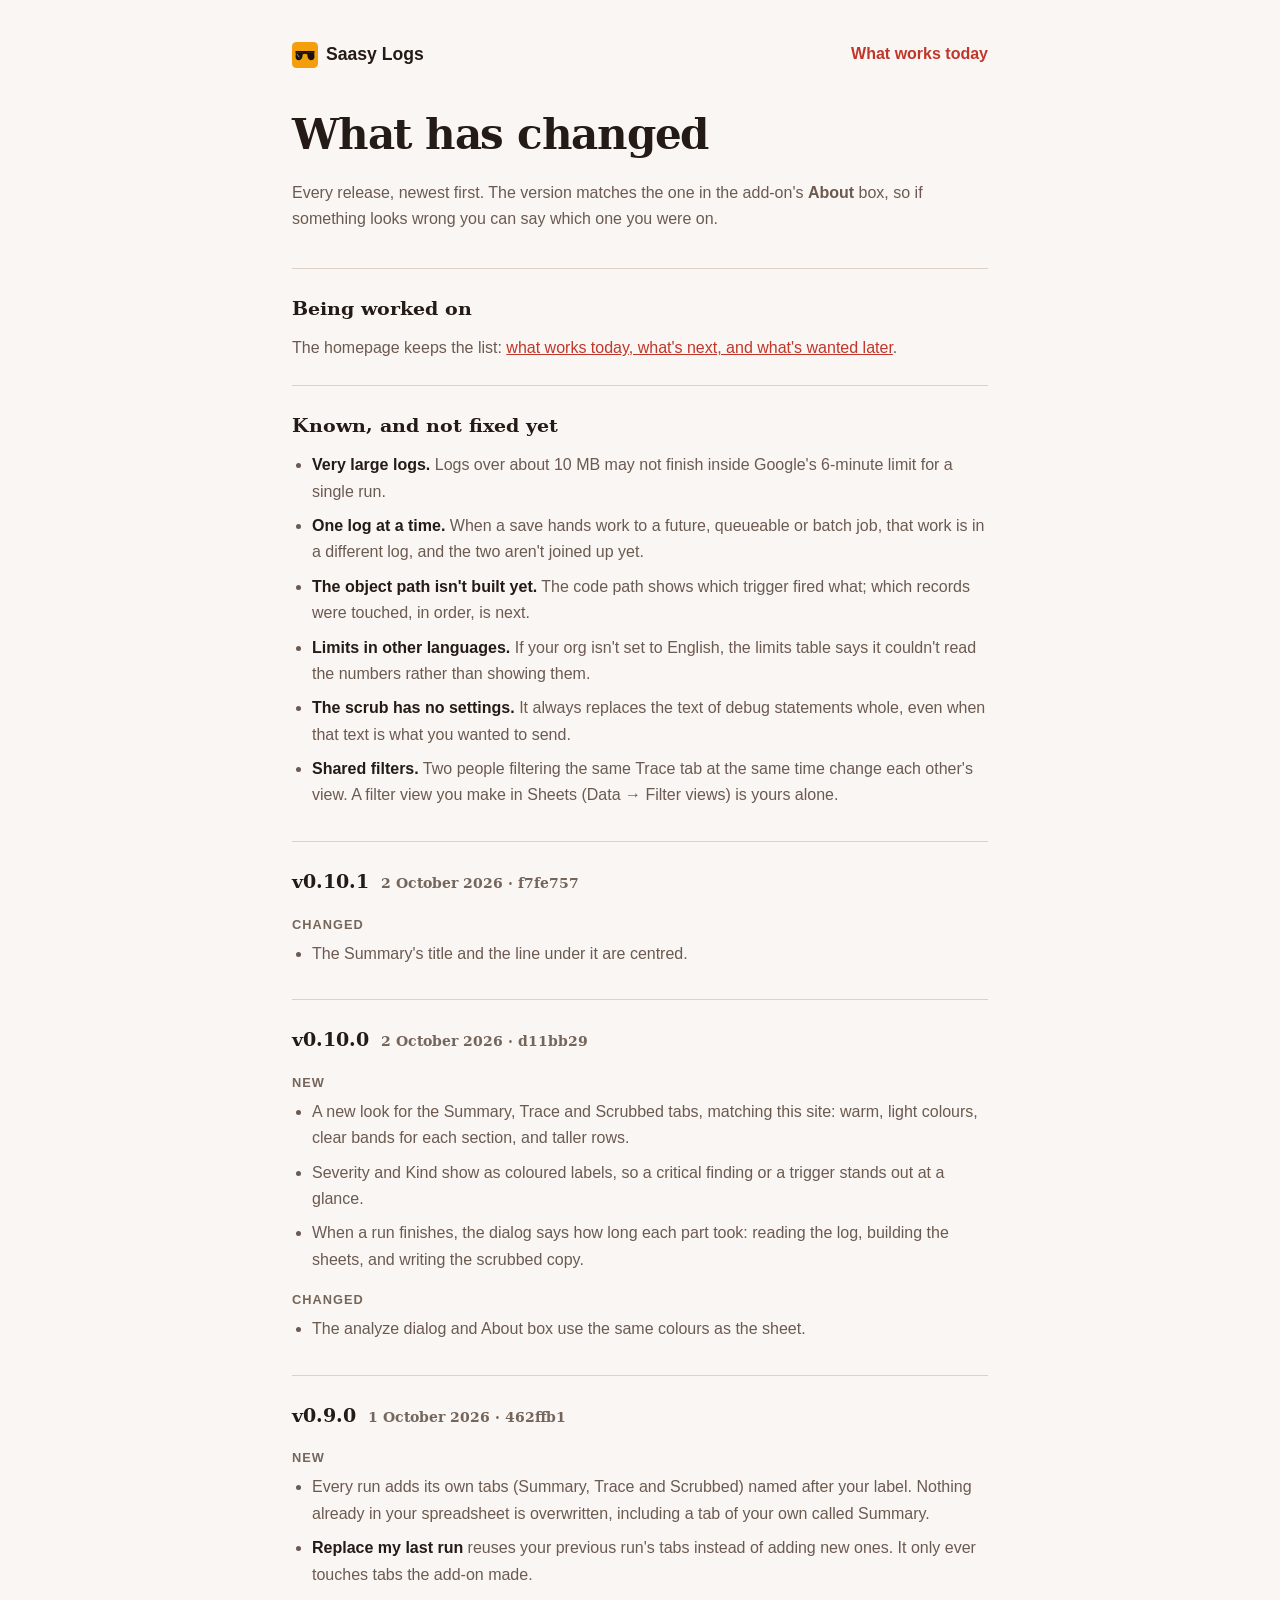
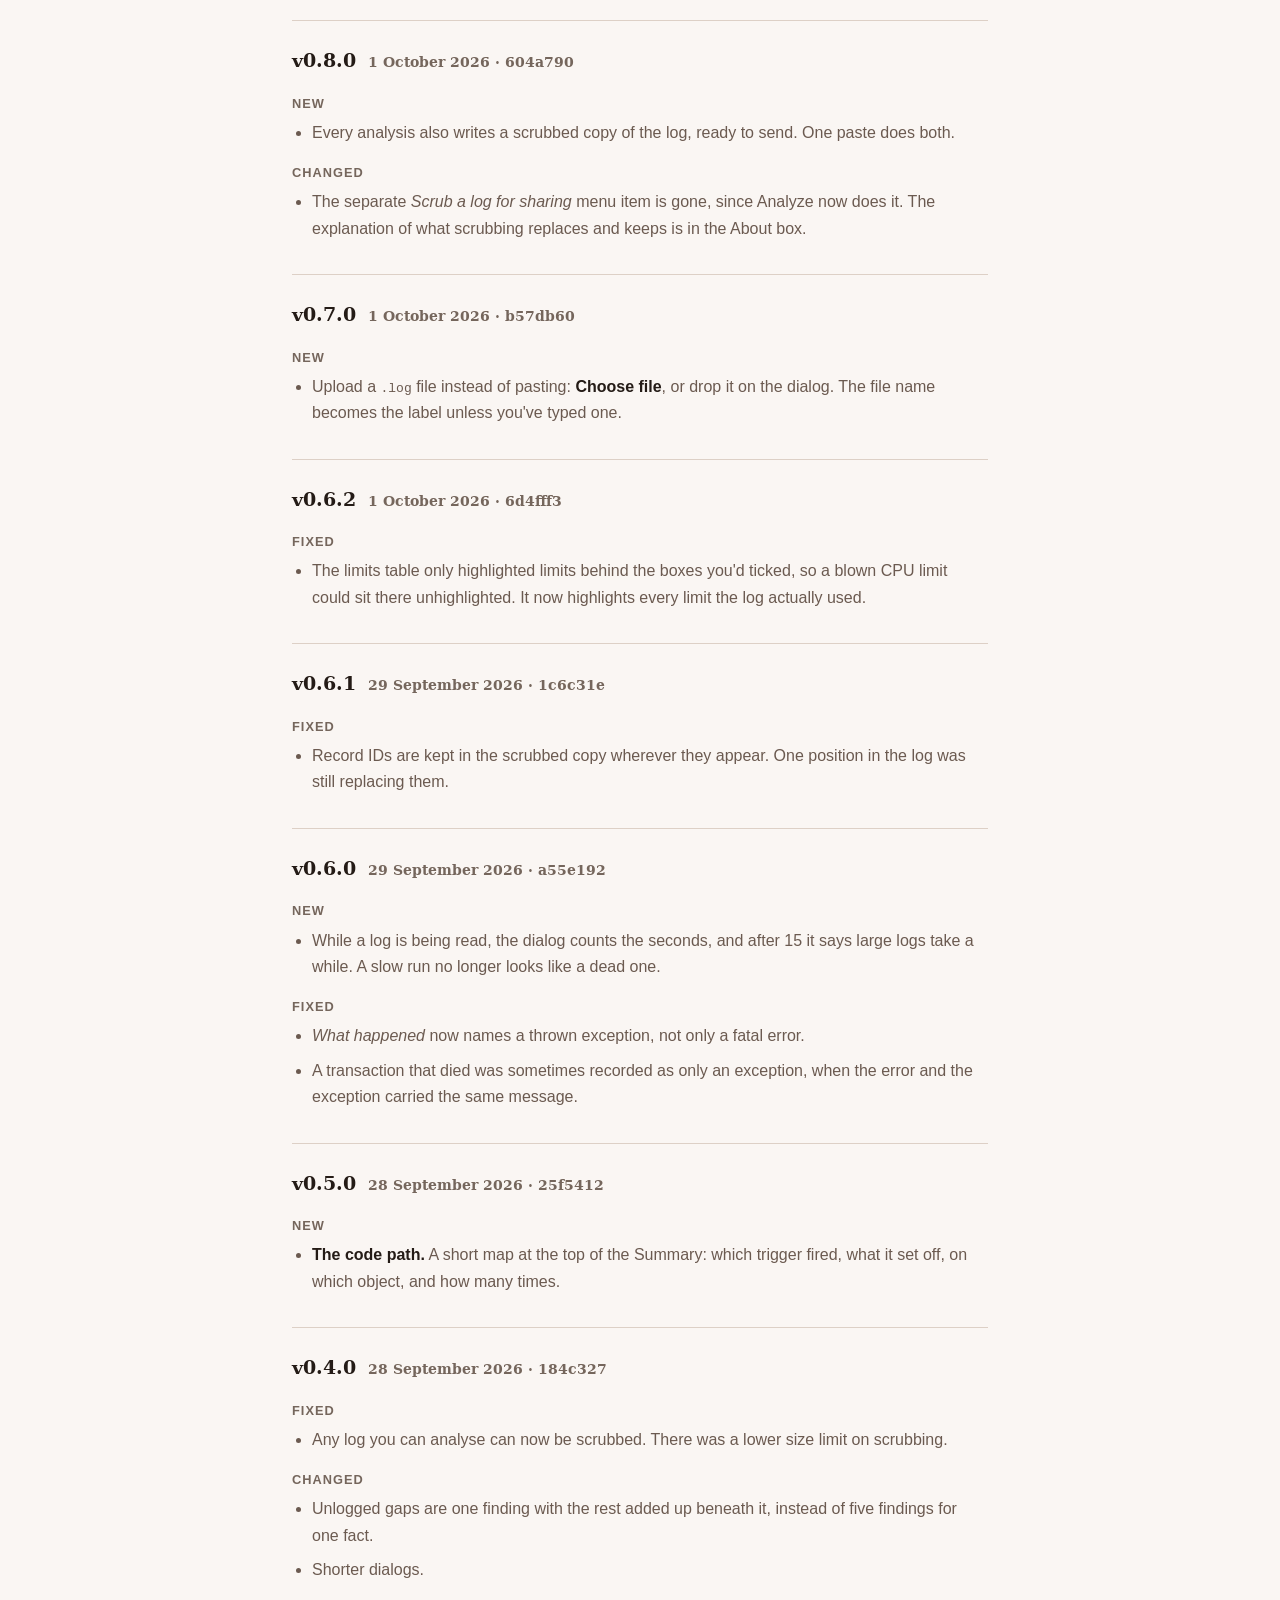
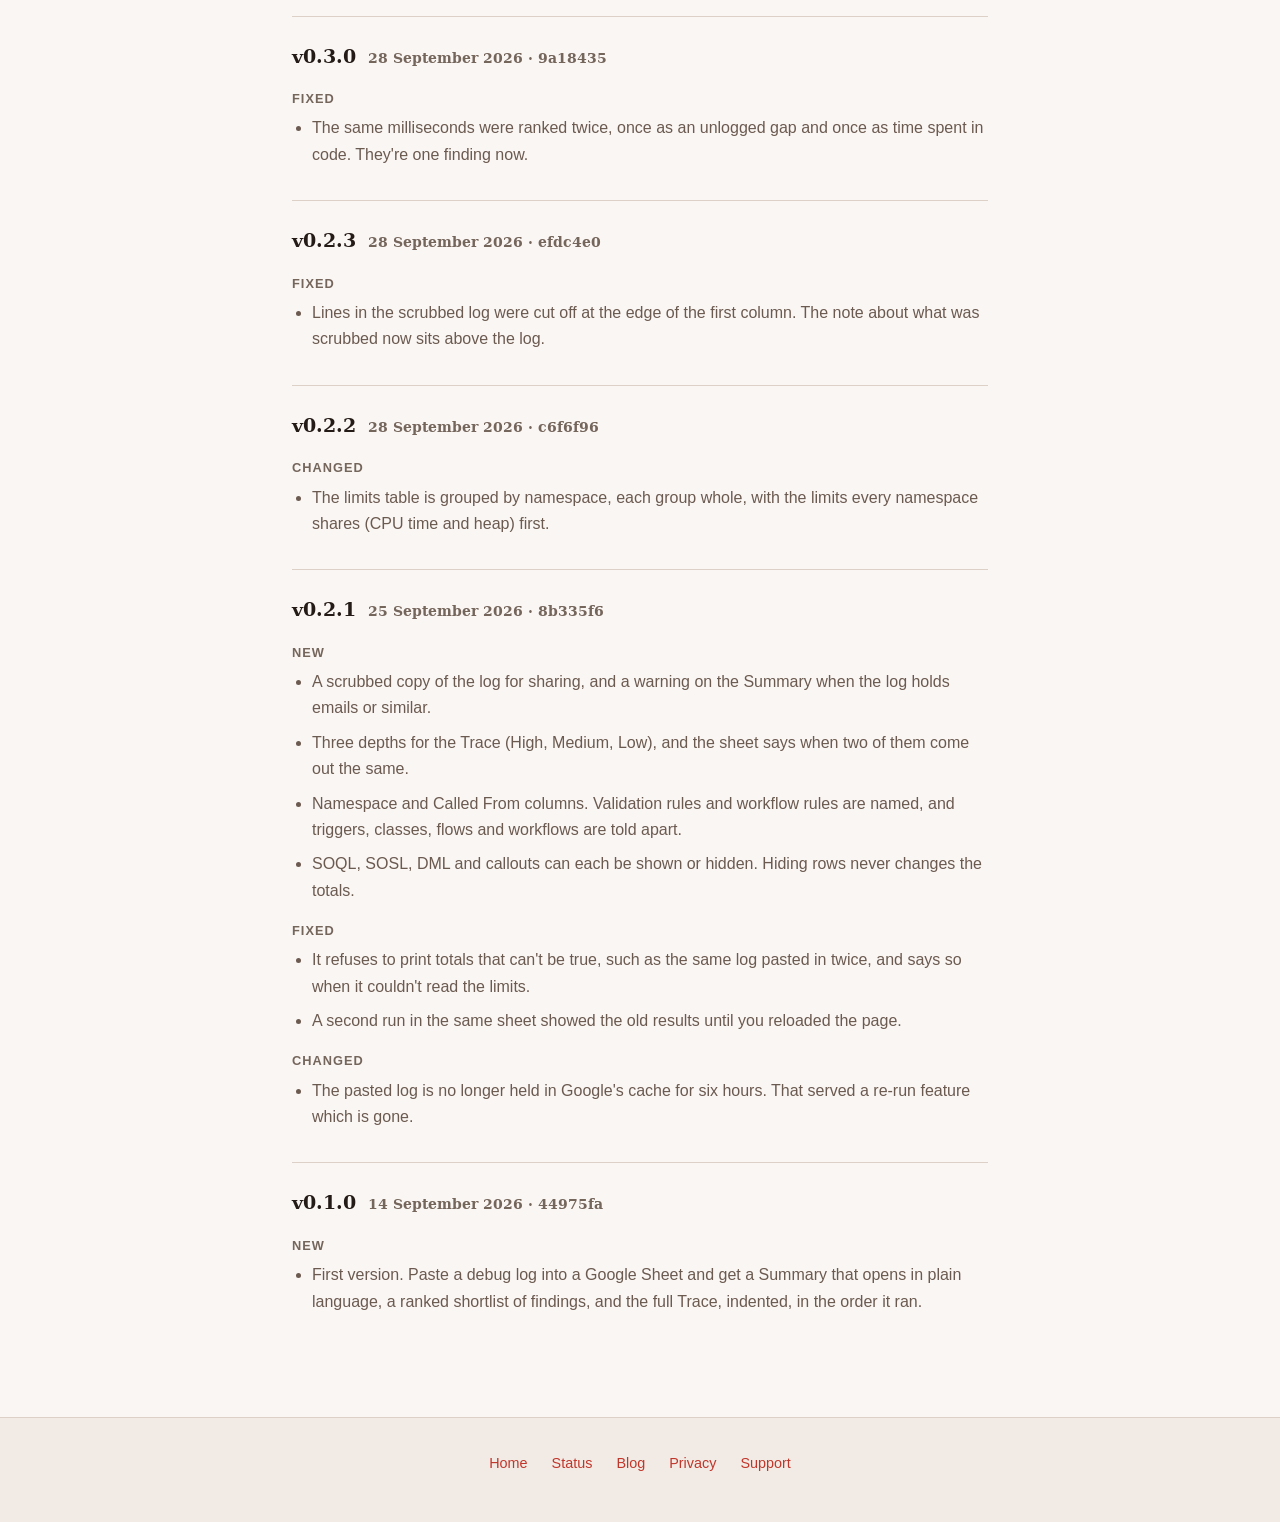
==== commit a2fda1c2: "What has changed: v0.10.1 Co-Authored-By: Claude Opus 5.5 <noreply@anthropic.com>" ====
--- a/changes/index.html
+++ b/changes/index.html
@@ -73,6 +73,14 @@
   </section>
 
   <section class="release">
+    <h2>v0.10.1 <span class="when">2 October 2026 · f7fe757</span></h2>
+    <h3>Changed</h3>
+    <ul>
+      <li>The Summary's title and the line under it are centred.</li>
+    </ul>
+  </section>
+
+  <section class="release">
     <h2>v0.10.0 <span class="when">2 October 2026 · d11bb29</span></h2>
     <h3>New</h3>
     <ul>
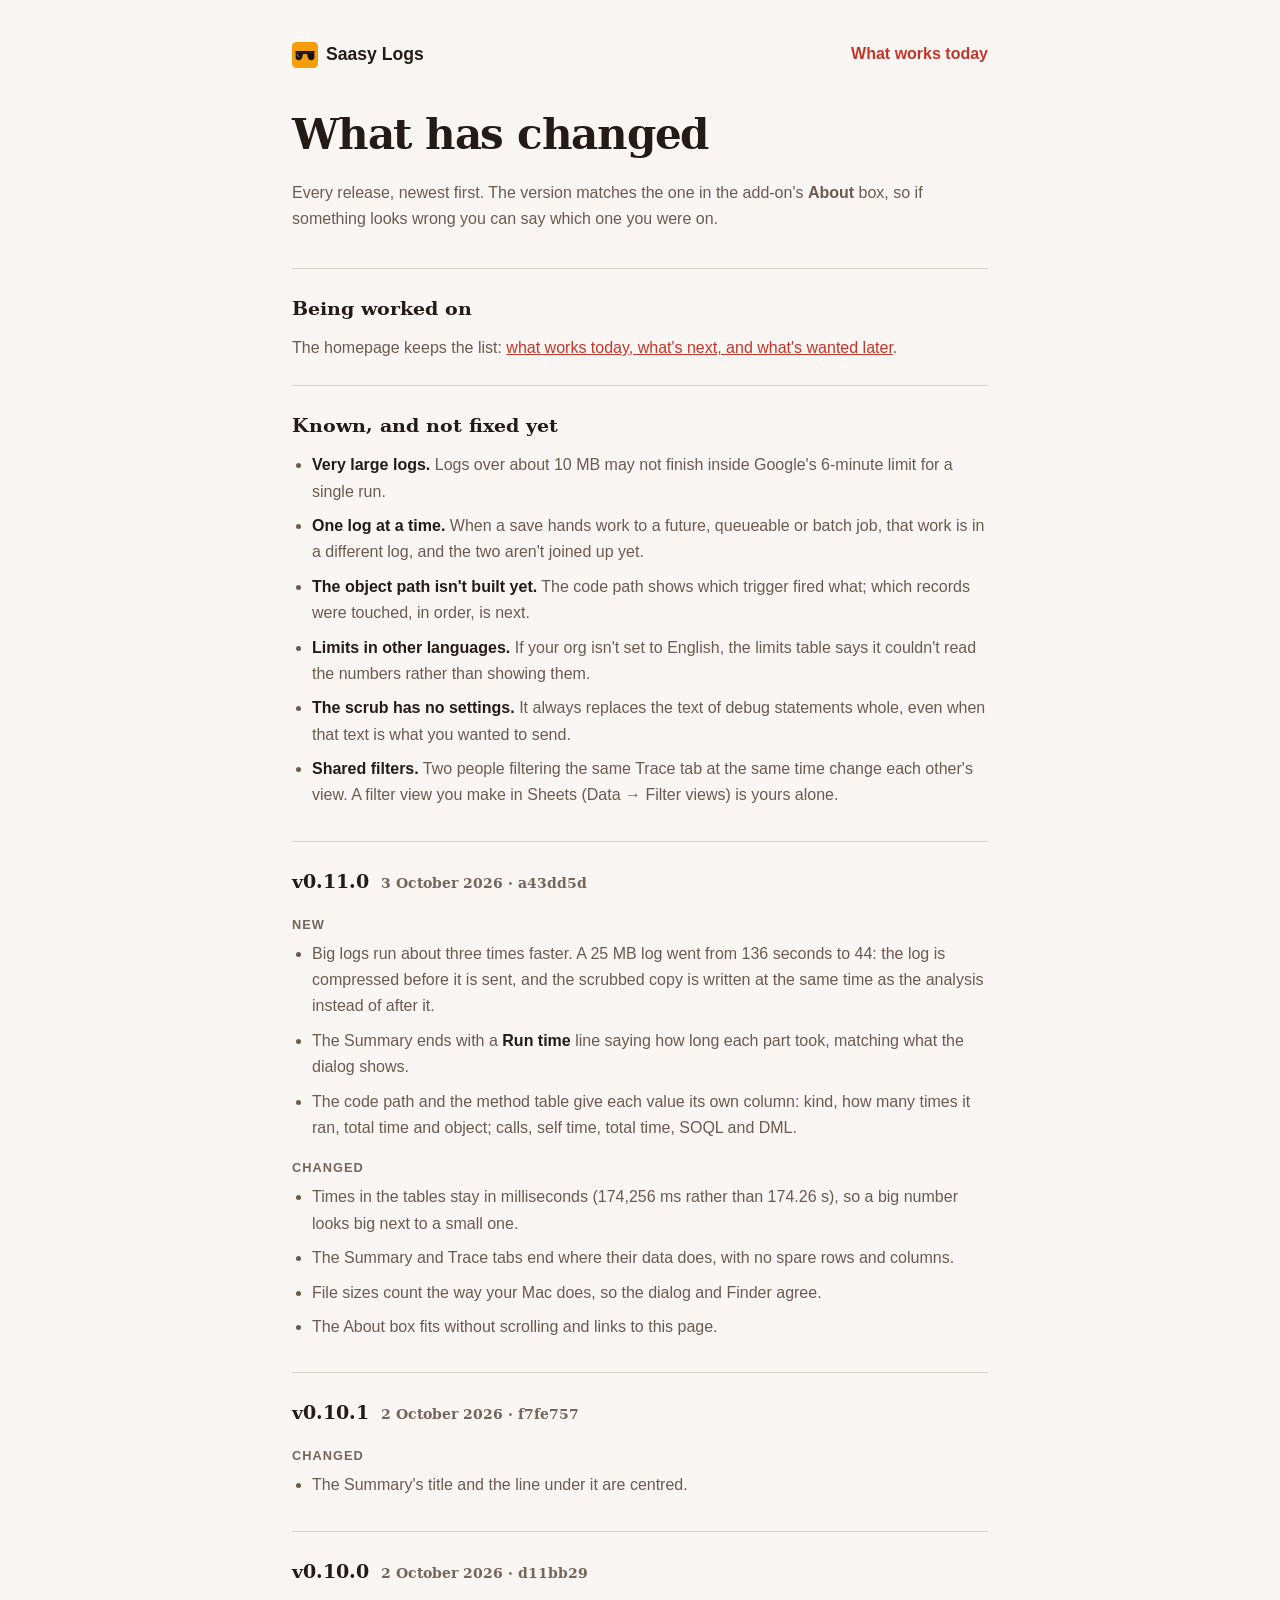
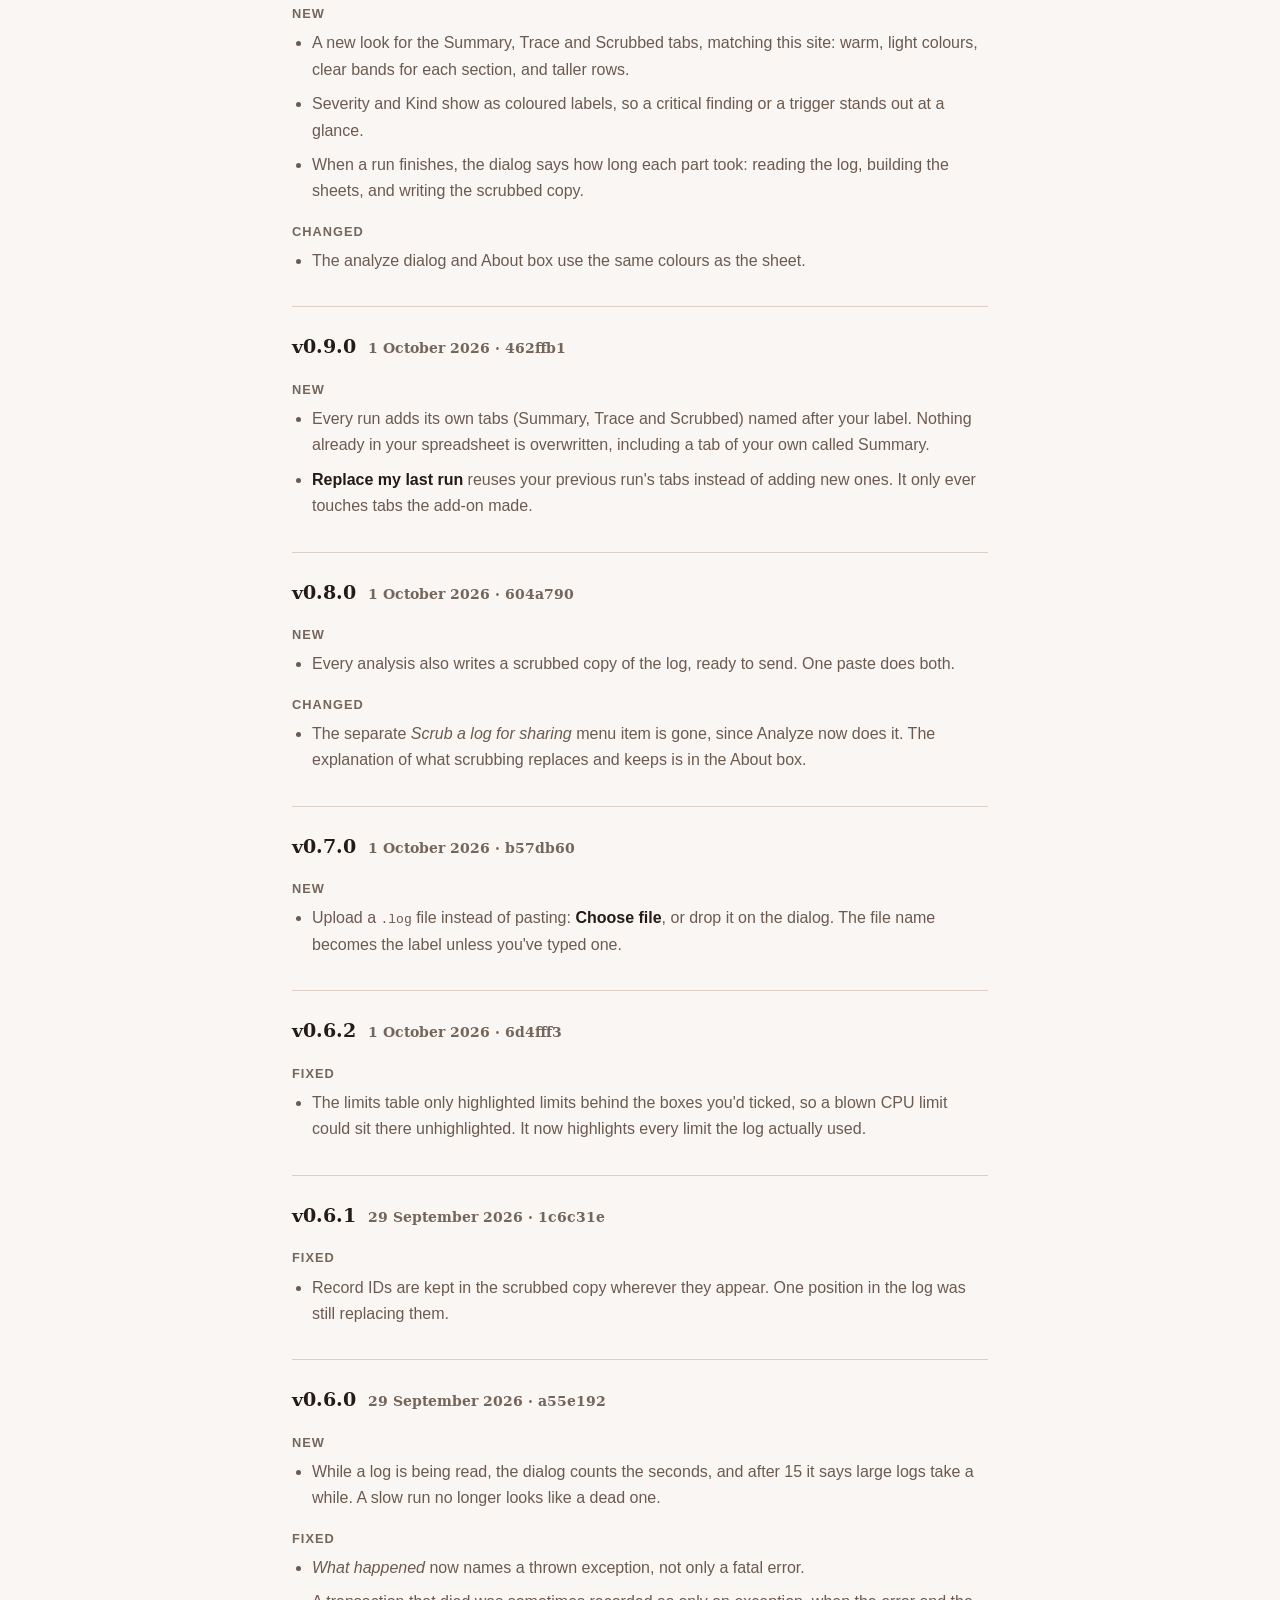
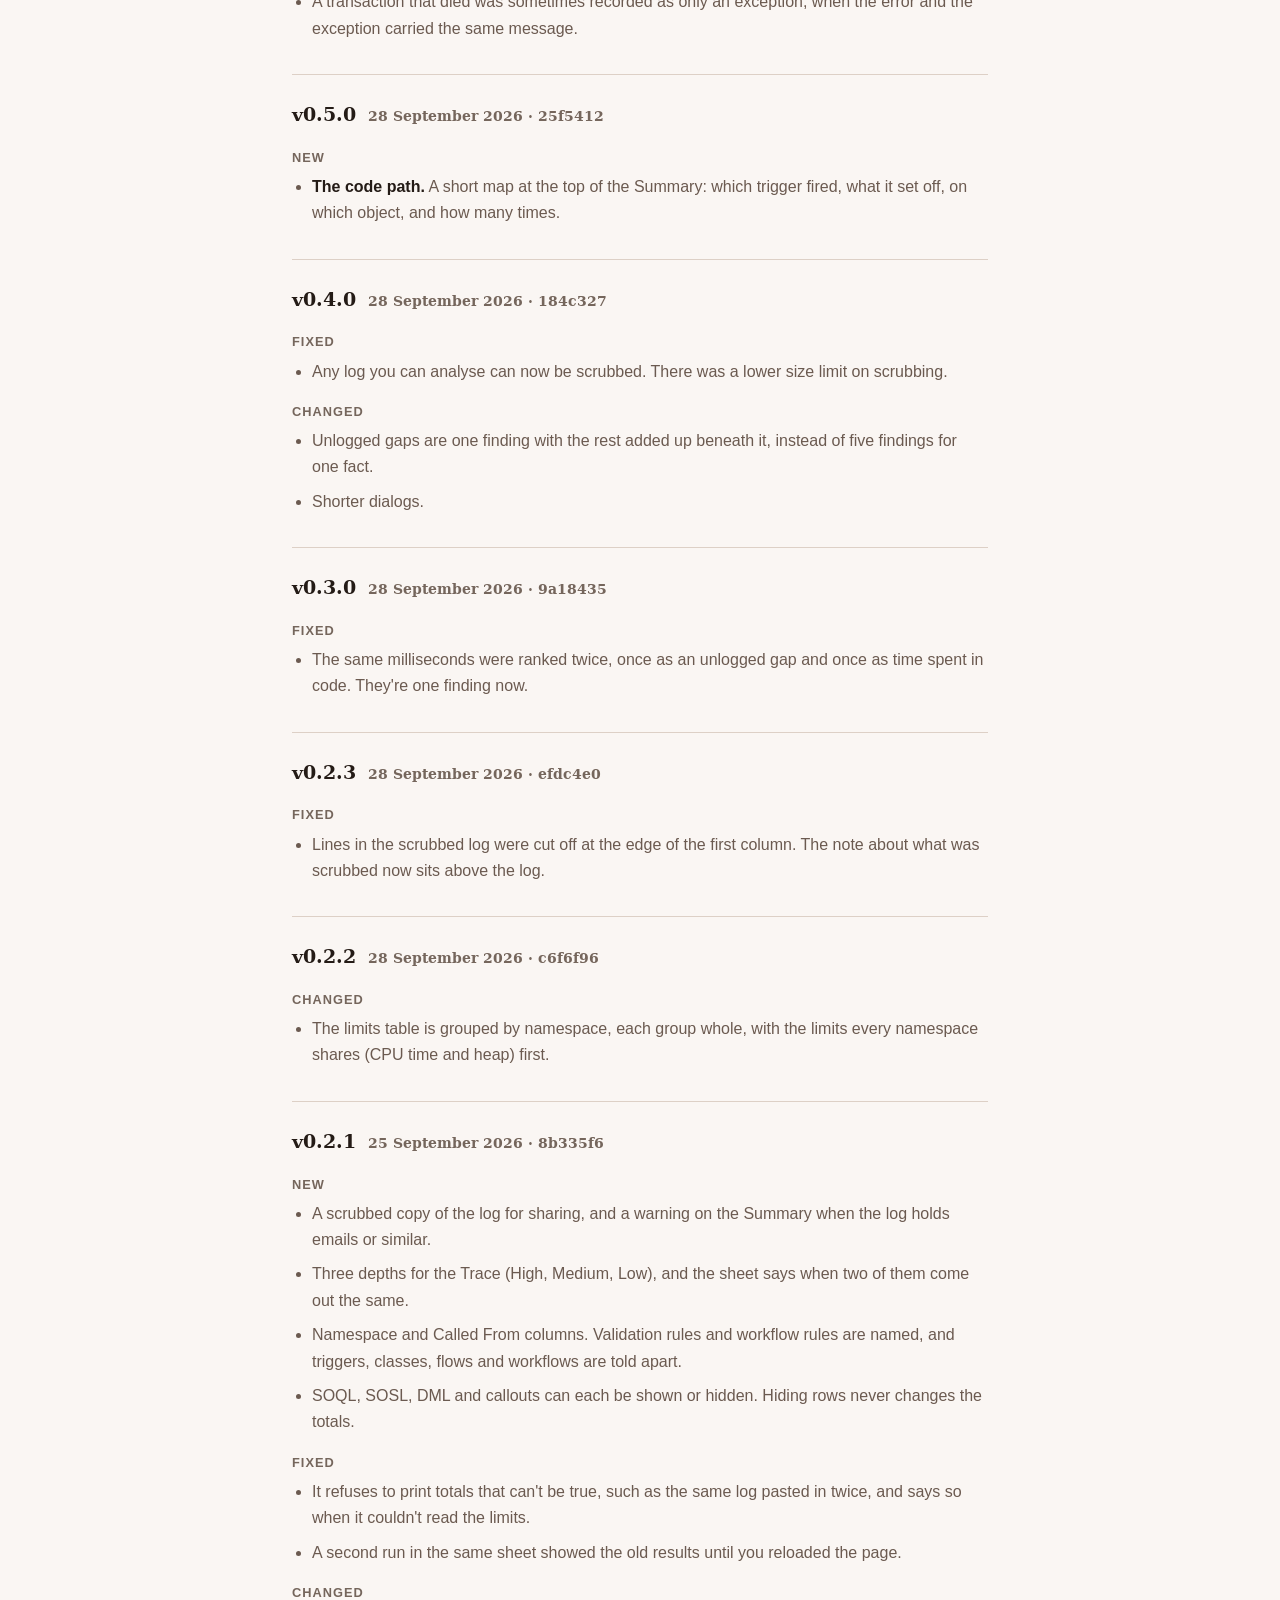
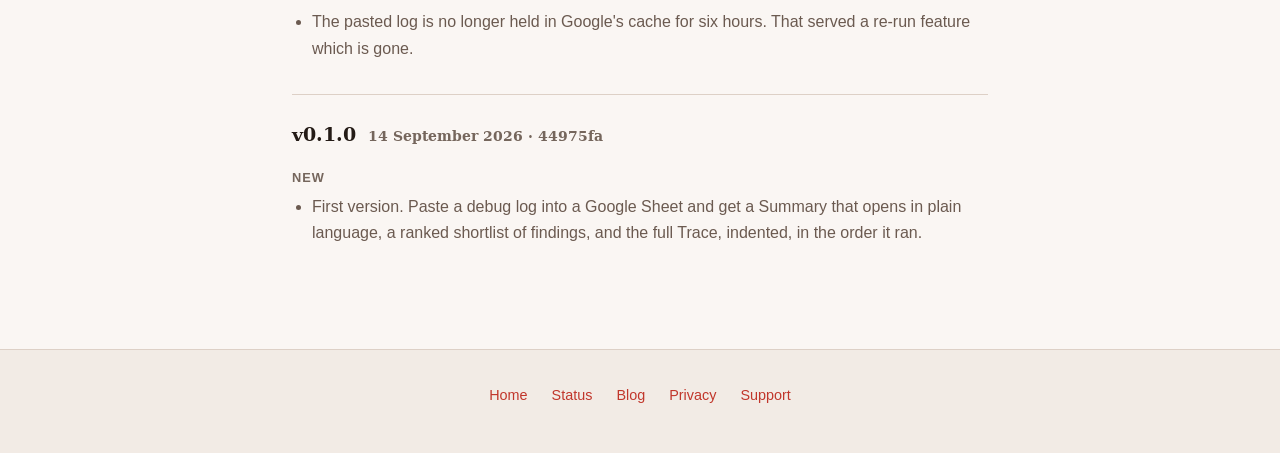
==== commit 219782f0: "What has changed: v0.11.0 Co-Authored-By: Claude Opus 5.5 <noreply@anthropic.com>" ====
--- a/changes/index.html
+++ b/changes/index.html
@@ -73,6 +73,32 @@
   </section>
 
   <section class="release">
+    <h2>v0.11.0 <span class="when">3 October 2026 · a43dd5d</span></h2>
+    <h3>New</h3>
+    <ul>
+      <li>Big logs run about three times faster. A 25&nbsp;MB log went from
+        136&nbsp;seconds to 44: the log is compressed before it is sent, and
+        the scrubbed copy is written at the same time as the analysis instead
+        of after it.</li>
+      <li>The Summary ends with a <strong>Run time</strong> line saying how
+        long each part took, matching what the dialog shows.</li>
+      <li>The code path and the method table give each value its own column:
+        kind, how many times it ran, total time and object; calls, self time,
+        total time, SOQL and DML.</li>
+    </ul>
+    <h3>Changed</h3>
+    <ul>
+      <li>Times in the tables stay in milliseconds (174,256&nbsp;ms rather than
+        174.26&nbsp;s), so a big number looks big next to a small one.</li>
+      <li>The Summary and Trace tabs end where their data does, with no spare
+        rows and columns.</li>
+      <li>File sizes count the way your Mac does, so the dialog and Finder
+        agree.</li>
+      <li>The About box fits without scrolling and links to this page.</li>
+    </ul>
+  </section>
+
+  <section class="release">
     <h2>v0.10.1 <span class="when">2 October 2026 · f7fe757</span></h2>
     <h3>Changed</h3>
     <ul>
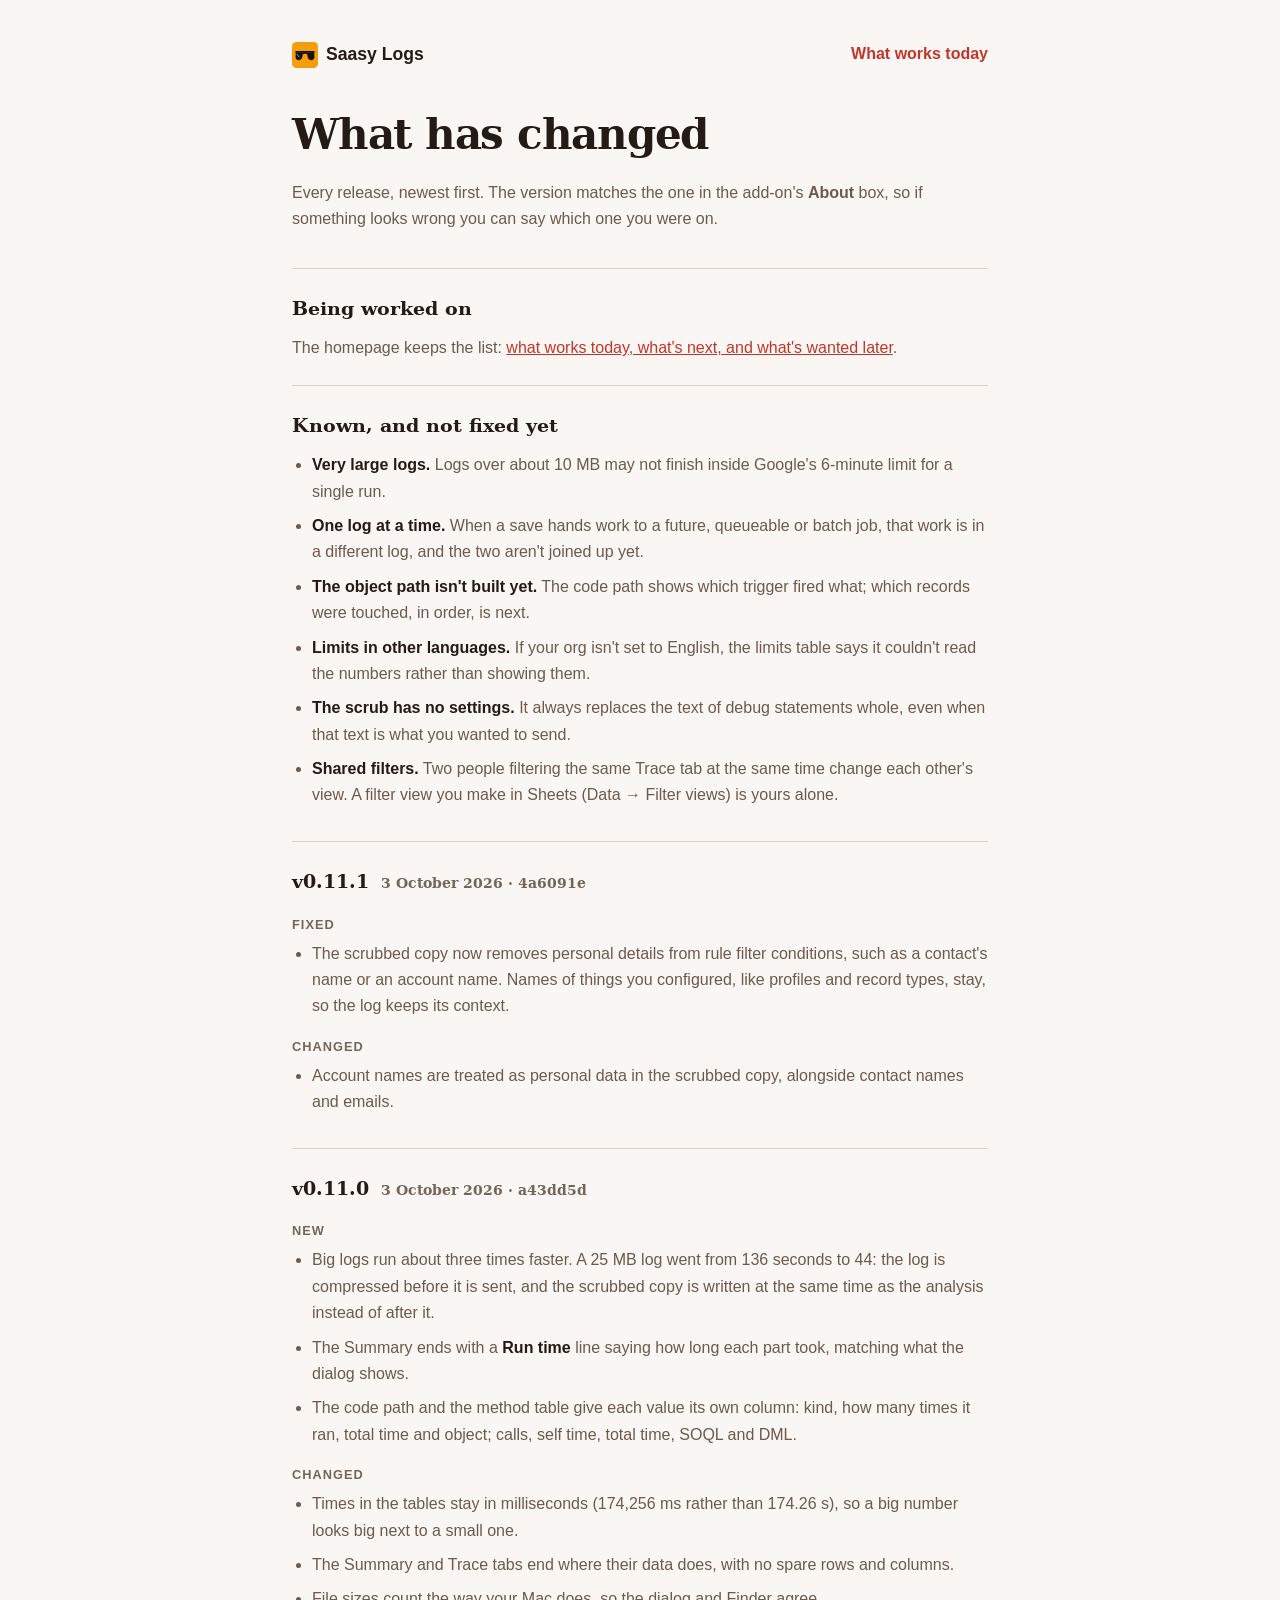
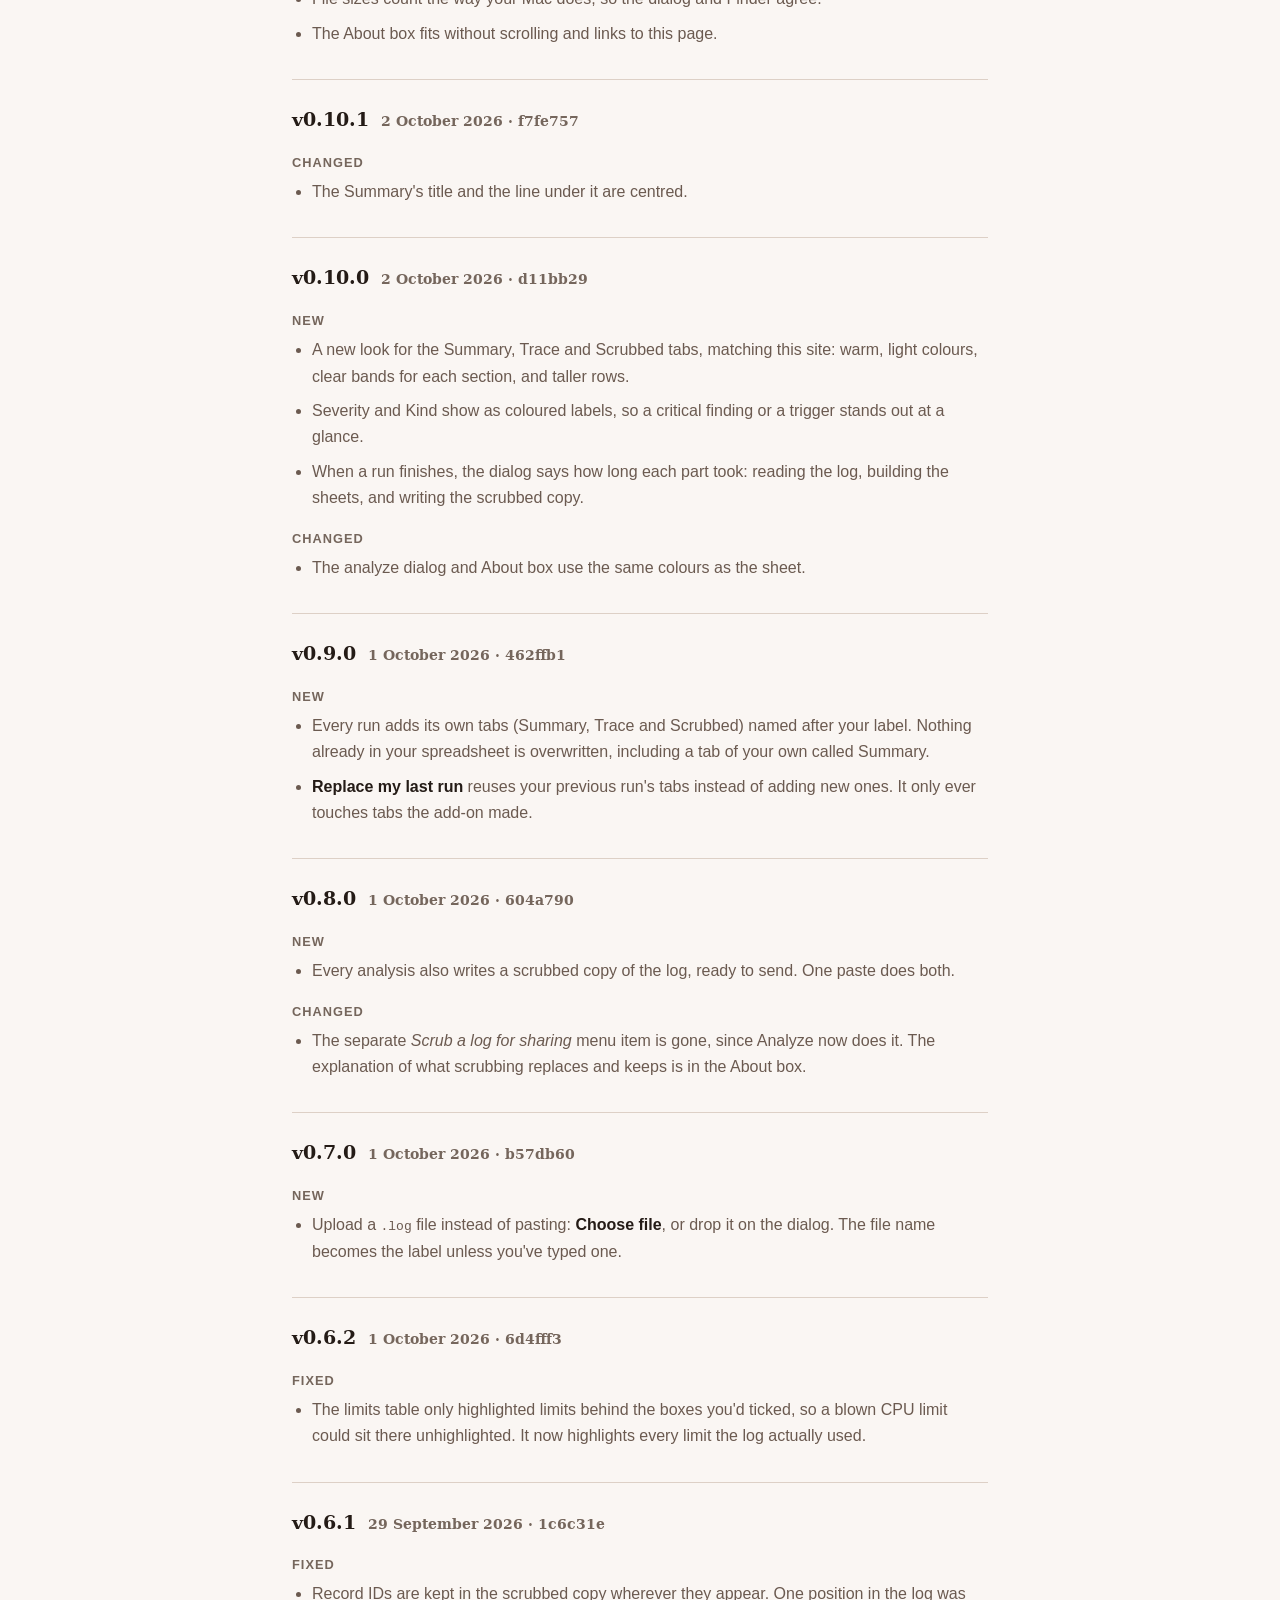
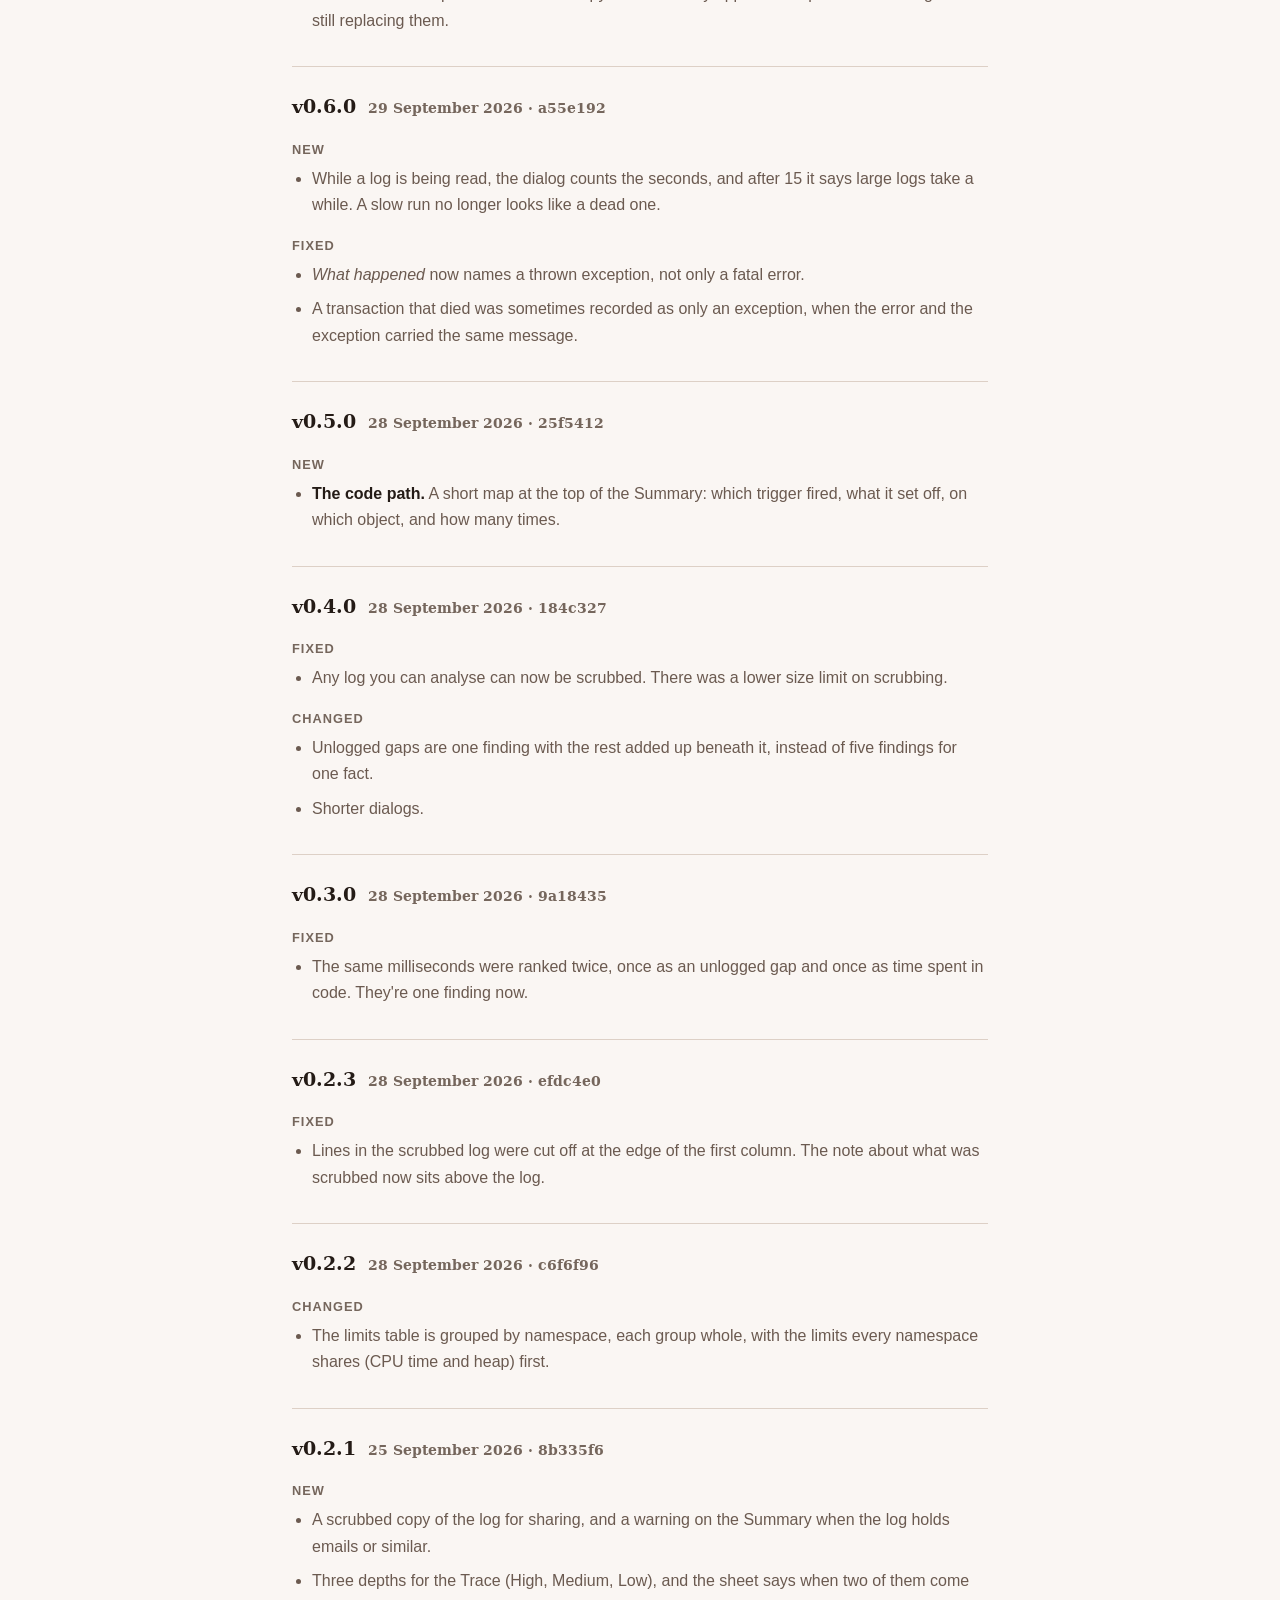
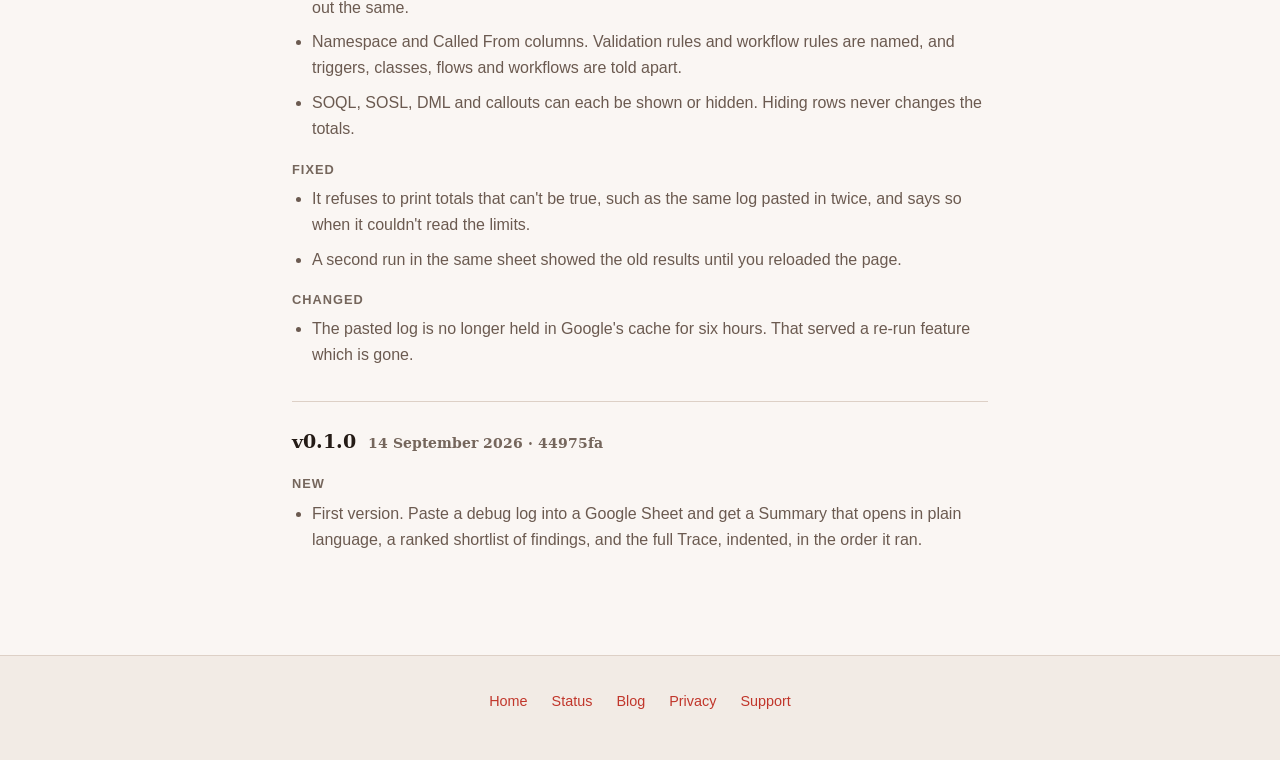
==== commit a9309a21: "What has changed: v0.11.1 Co-Authored-By: Claude Opus 5.5 <noreply@anthropic.com>" ====
--- a/changes/index.html
+++ b/changes/index.html
@@ -73,6 +73,22 @@
   </section>
 
   <section class="release">
+    <h2>v0.11.1 <span class="when">3 October 2026 · 4a6091e</span></h2>
+    <h3>Fixed</h3>
+    <ul>
+      <li>The scrubbed copy now removes personal details from rule filter
+        conditions, such as a contact's name or an account name. Names of
+        things you configured, like profiles and record types, stay, so the
+        log keeps its context.</li>
+    </ul>
+    <h3>Changed</h3>
+    <ul>
+      <li>Account names are treated as personal data in the scrubbed copy,
+        alongside contact names and emails.</li>
+    </ul>
+  </section>
+
+  <section class="release">
     <h2>v0.11.0 <span class="when">3 October 2026 · a43dd5d</span></h2>
     <h3>New</h3>
     <ul>
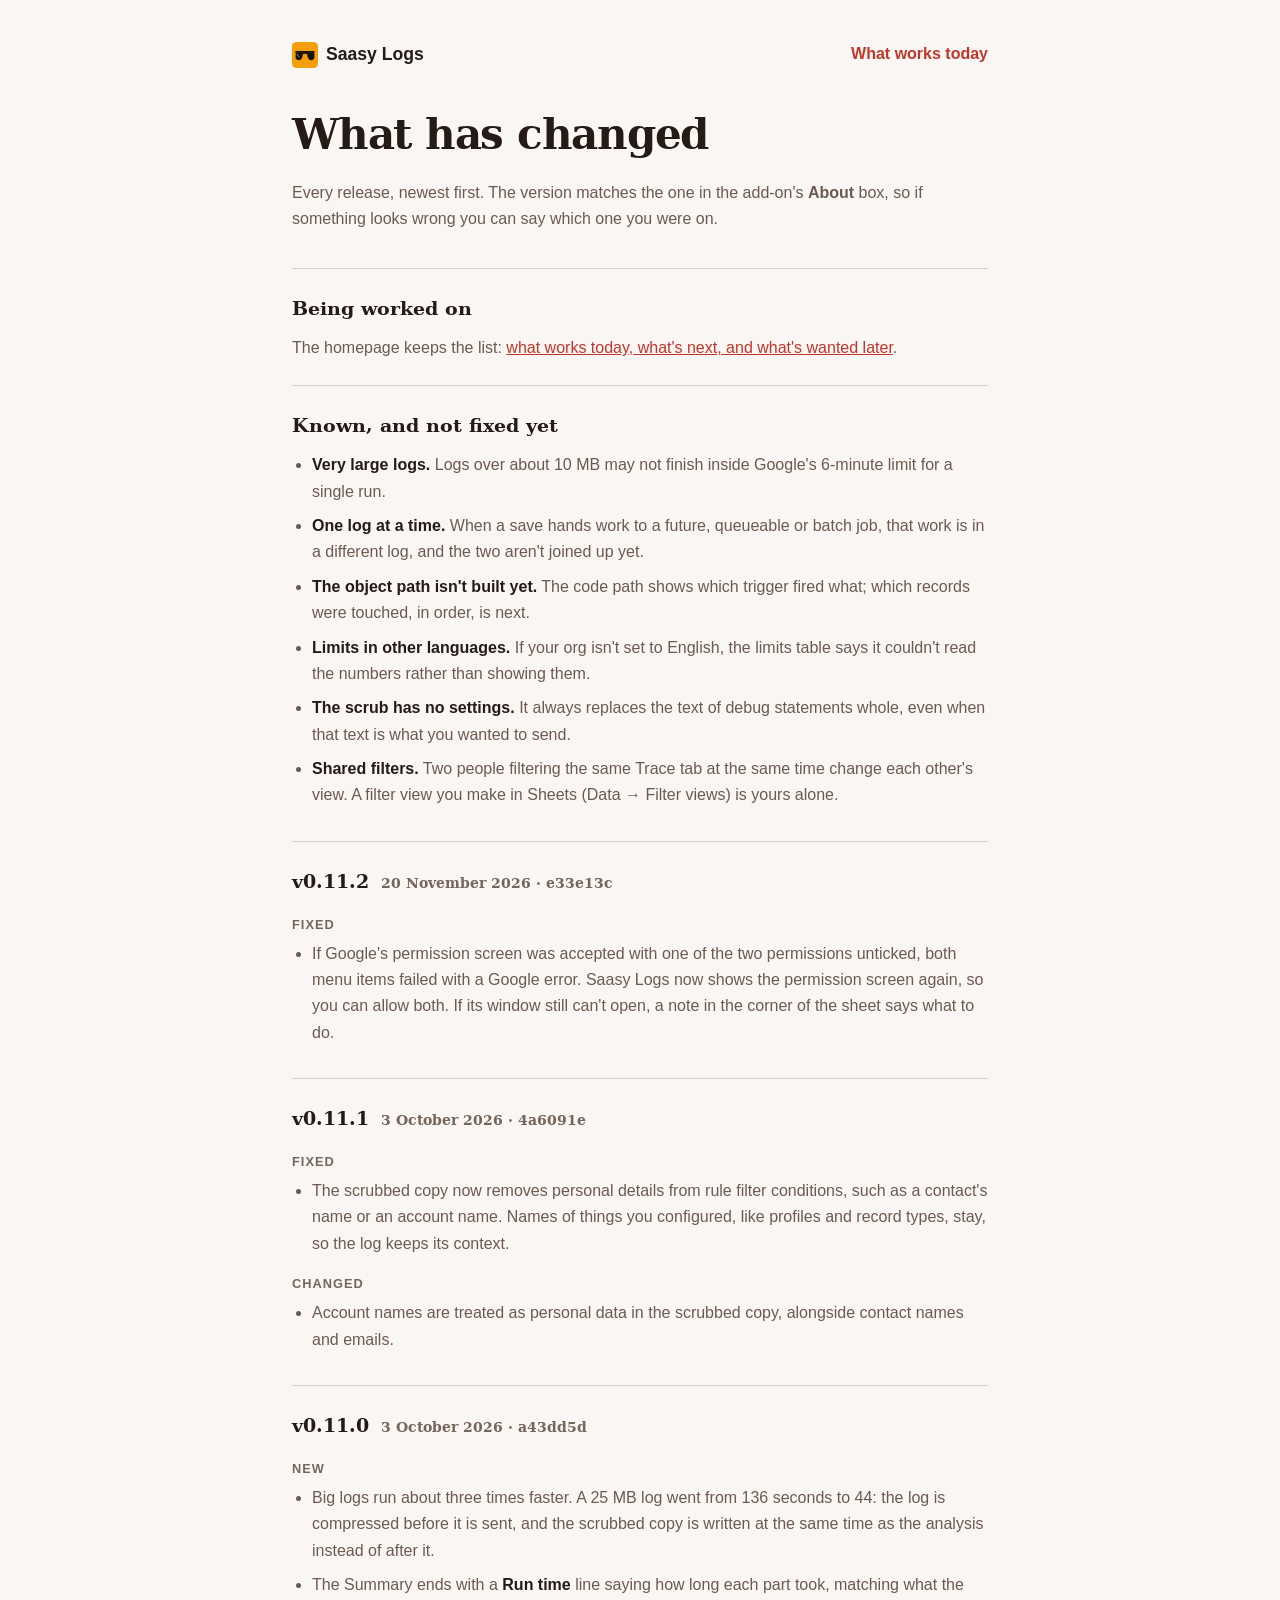
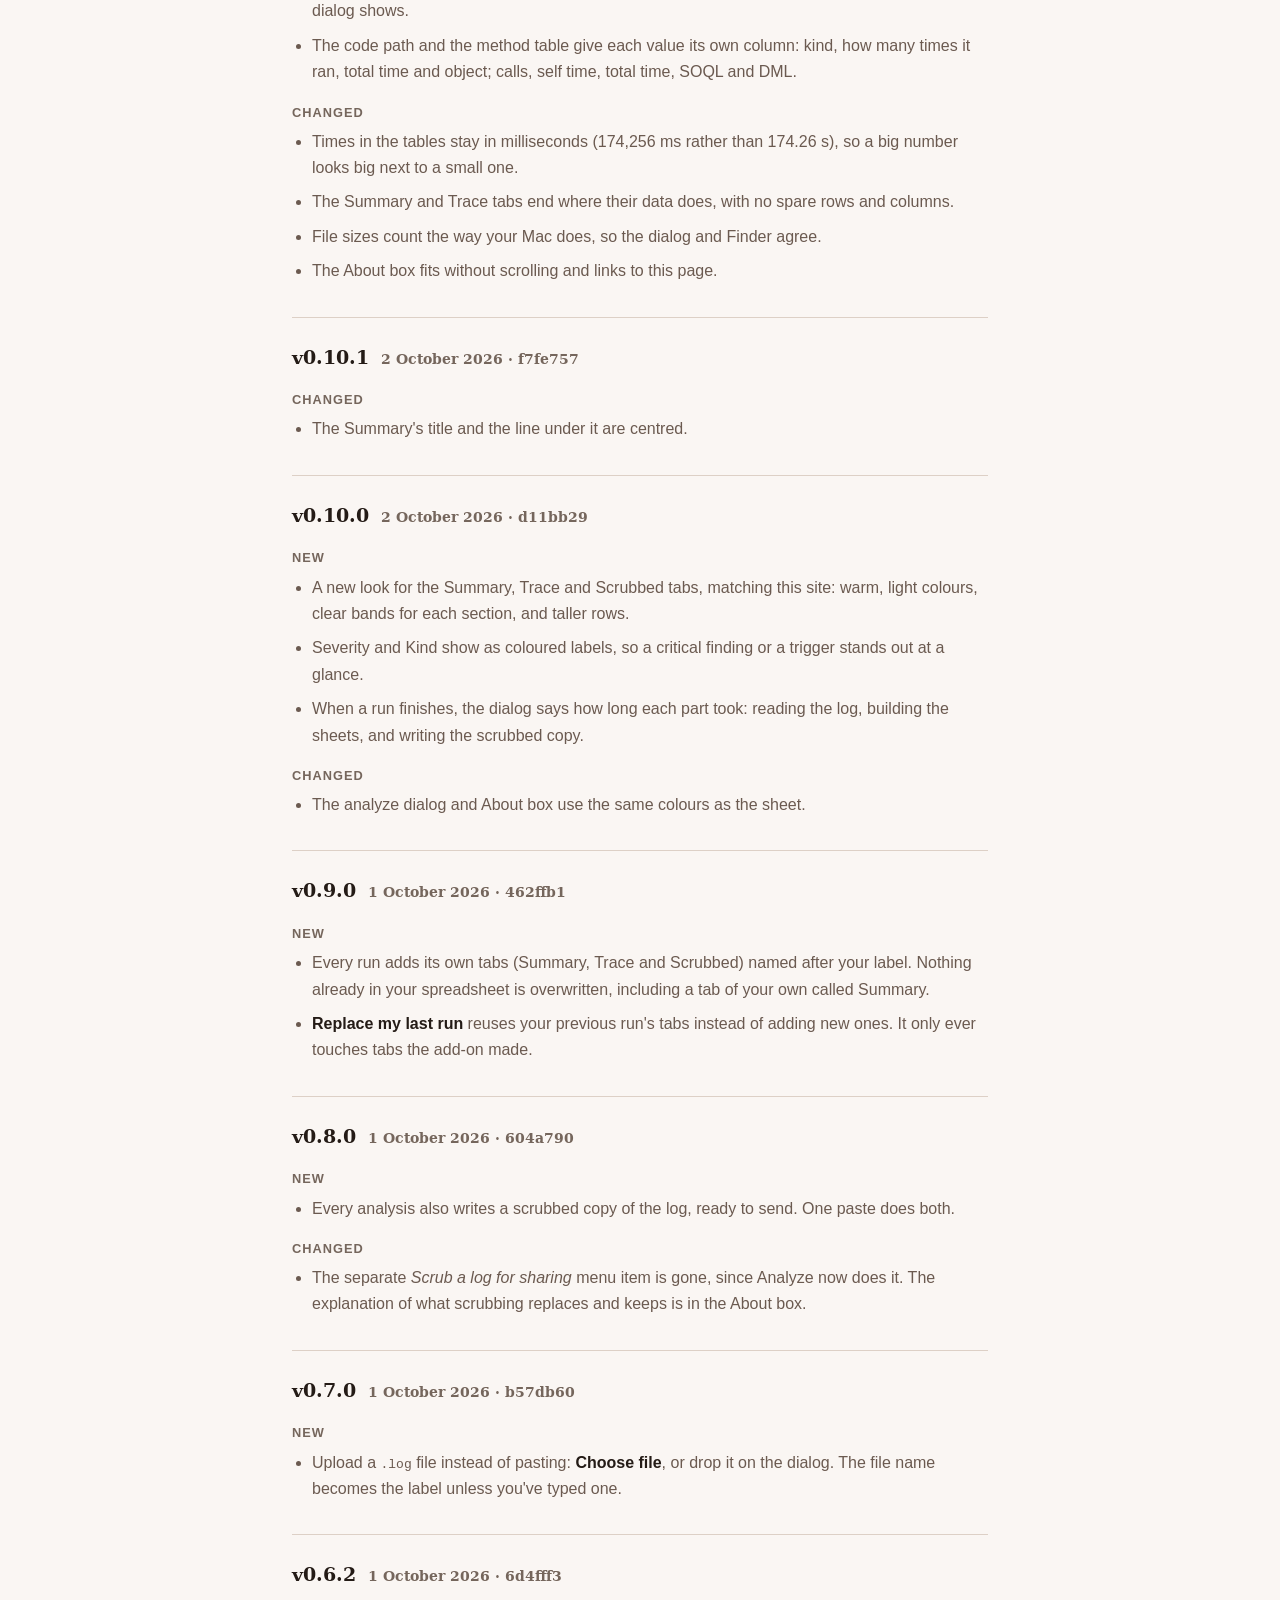
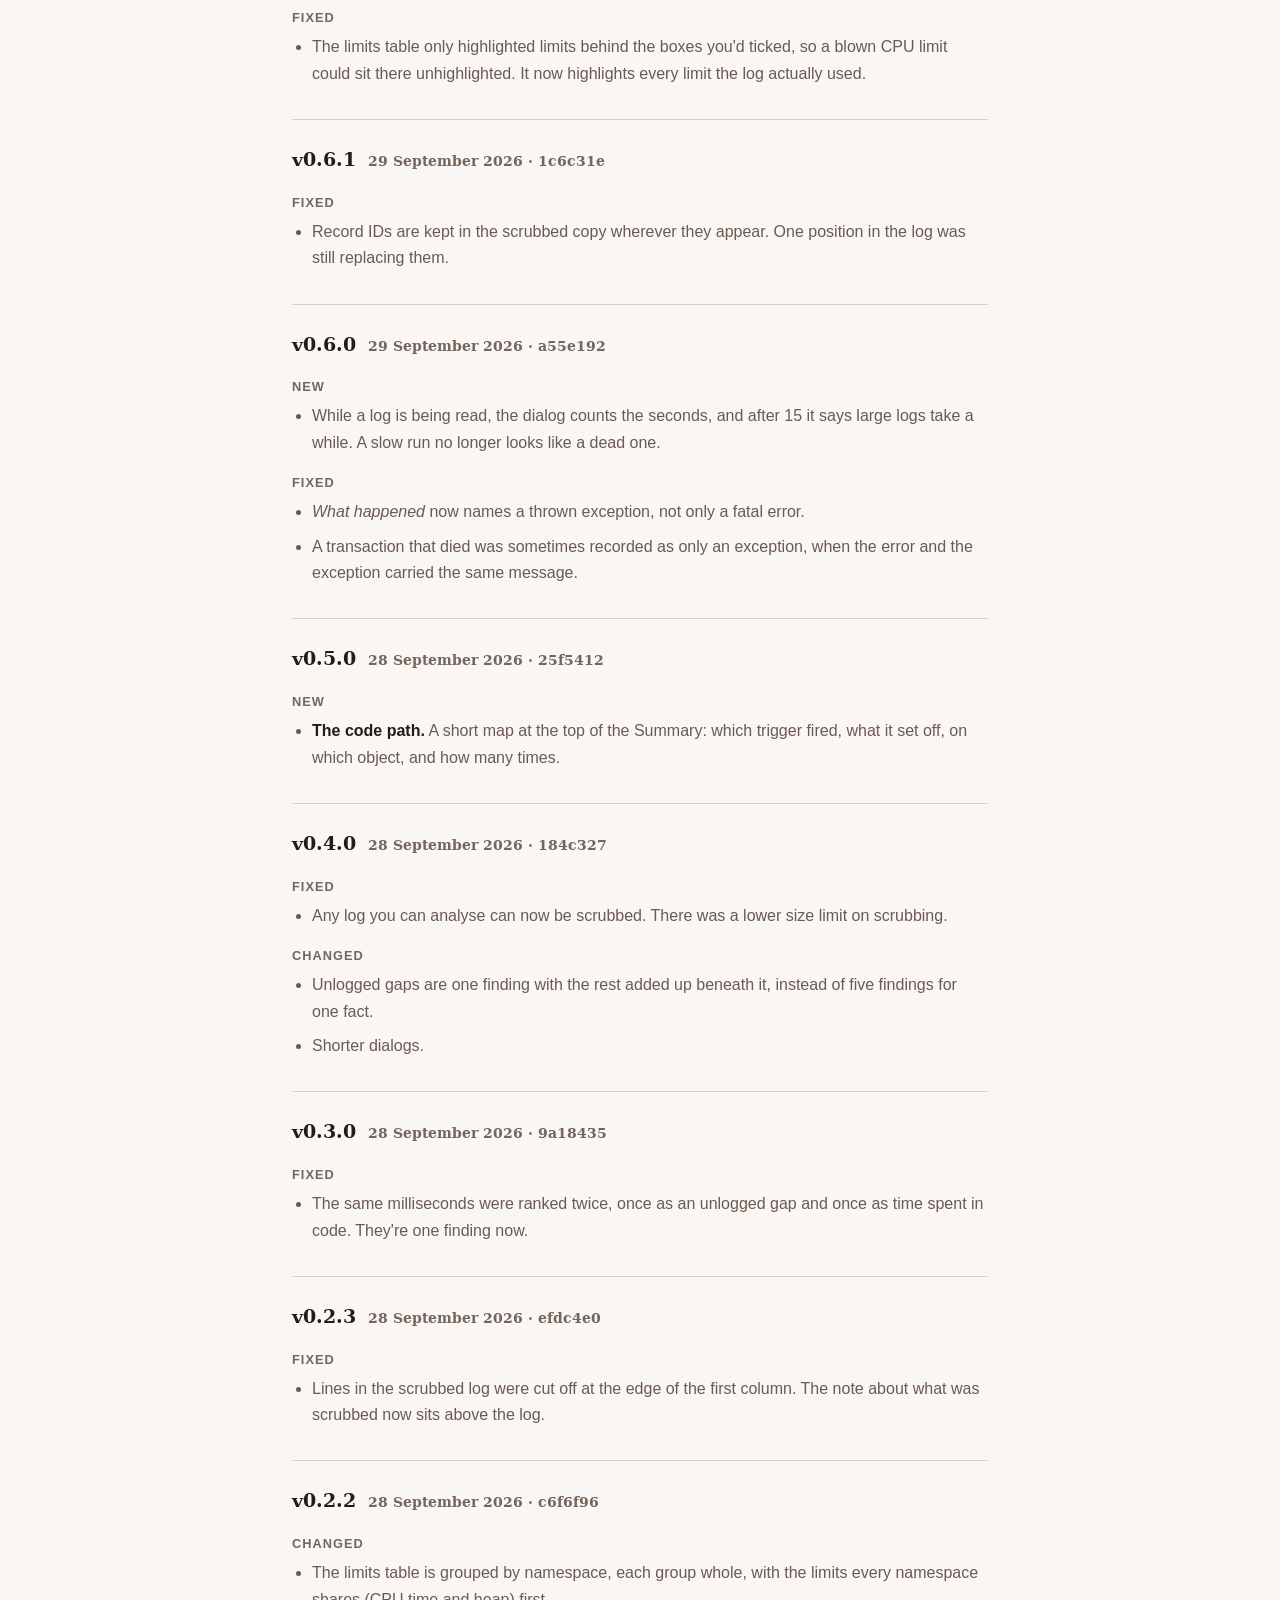
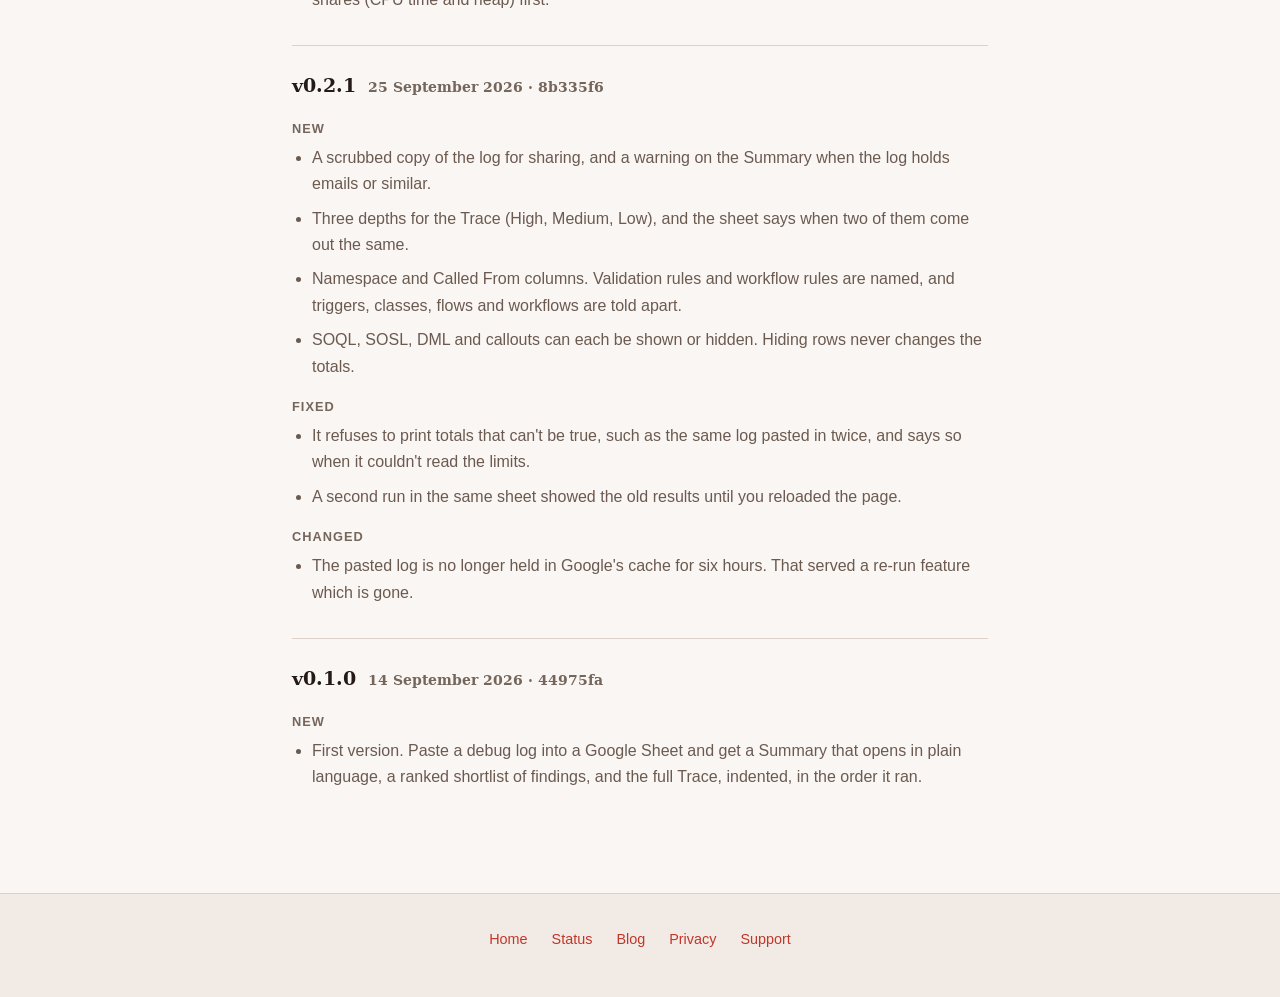
==== commit 8d1e975d: "Changes: v0.11.2, the consent prompt fix Co-Authored-By: Claude Opus 5.5 <noreply@anthropic.com>" ====
--- a/changes/index.html
+++ b/changes/index.html
@@ -10,7 +10,7 @@
 <meta name="theme-color" content="#17120f" media="(prefers-color-scheme: dark)">
 <link rel="icon" type="image/svg+xml" href="/brand/favicon.svg?v=2">
 <link rel="icon" href="/brand/favicon.ico?v=2" sizes="any">
-<link rel="stylesheet" href="/styles.css?v=4">
+<link rel="stylesheet" href="/styles.css?v=5">
 </head>
 <body>
 
@@ -73,6 +73,18 @@
   </section>
 
   <section class="release">
+    <h2>v0.11.2 <span class="when">20 November 2026 · e33e13c</span></h2>
+    <h3>Fixed</h3>
+    <ul>
+      <li>If Google's permission screen was accepted with one of the two
+        permissions unticked, both menu items failed with a Google error.
+        Saasy Logs now shows the permission screen again, so you can allow
+        both. If its window still can't open, a note in the corner of the
+        sheet says what to do.</li>
+    </ul>
+  </section>
+
+  <section class="release">
     <h2>v0.11.1 <span class="when">3 October 2026 · 4a6091e</span></h2>
     <h3>Fixed</h3>
     <ul>
@@ -309,7 +321,7 @@
     <a href="/#status">Status</a>
     <a href="https://salesforcegirl.hashnode.dev/">Blog</a>
     <a href="/#privacy">Privacy</a>
-    <a href="mailto:support@saasylogs.com">Support</a>
+    <a href="/#support">Support</a>
   </nav>
 </footer>
 
--- a/styles.css
+++ b/styles.css
@@ -432,6 +432,25 @@
   .change-block, .release { padding: 24px 0; border-top: 1px solid var(--border); }
   .change-block p { color: var(--text-muted); margin: 0; }
 
+  /* ---------------- the see page (/see/, 3 Oct) ---------------- */
+  .see { max-width: 60rem; }
+  .see-step { padding: 28px 0; border-top: 1px solid var(--border); }
+  .see-step p { color: var(--text-muted); max-width: 46rem; }
+  .see-step code { font-size: .9em; color: var(--text-main); }
+  .see h2 .n {
+    display: inline-flex; align-items: center; justify-content: center;
+    width: 1.8rem; height: 1.8rem; border-radius: 50%;
+    background: var(--accent); color: var(--on-accent); font-size: .95rem;
+  }
+  .see figure { margin: 18px 0 0; }
+  /* The screenshots are full-bleed by Google's rules; a hairline border
+     keeps a light screenshot from melting into a light page. */
+  .see figure img {
+    display: block; width: 100%; height: auto;
+    border: 1px solid var(--border); border-radius: 8px;
+  }
+  .see-cta { display: flex; gap: 12px; flex-wrap: wrap; margin-top: 22px; }
+
   /* ---------------- legal ---------------- */
 
   .legal-section {
